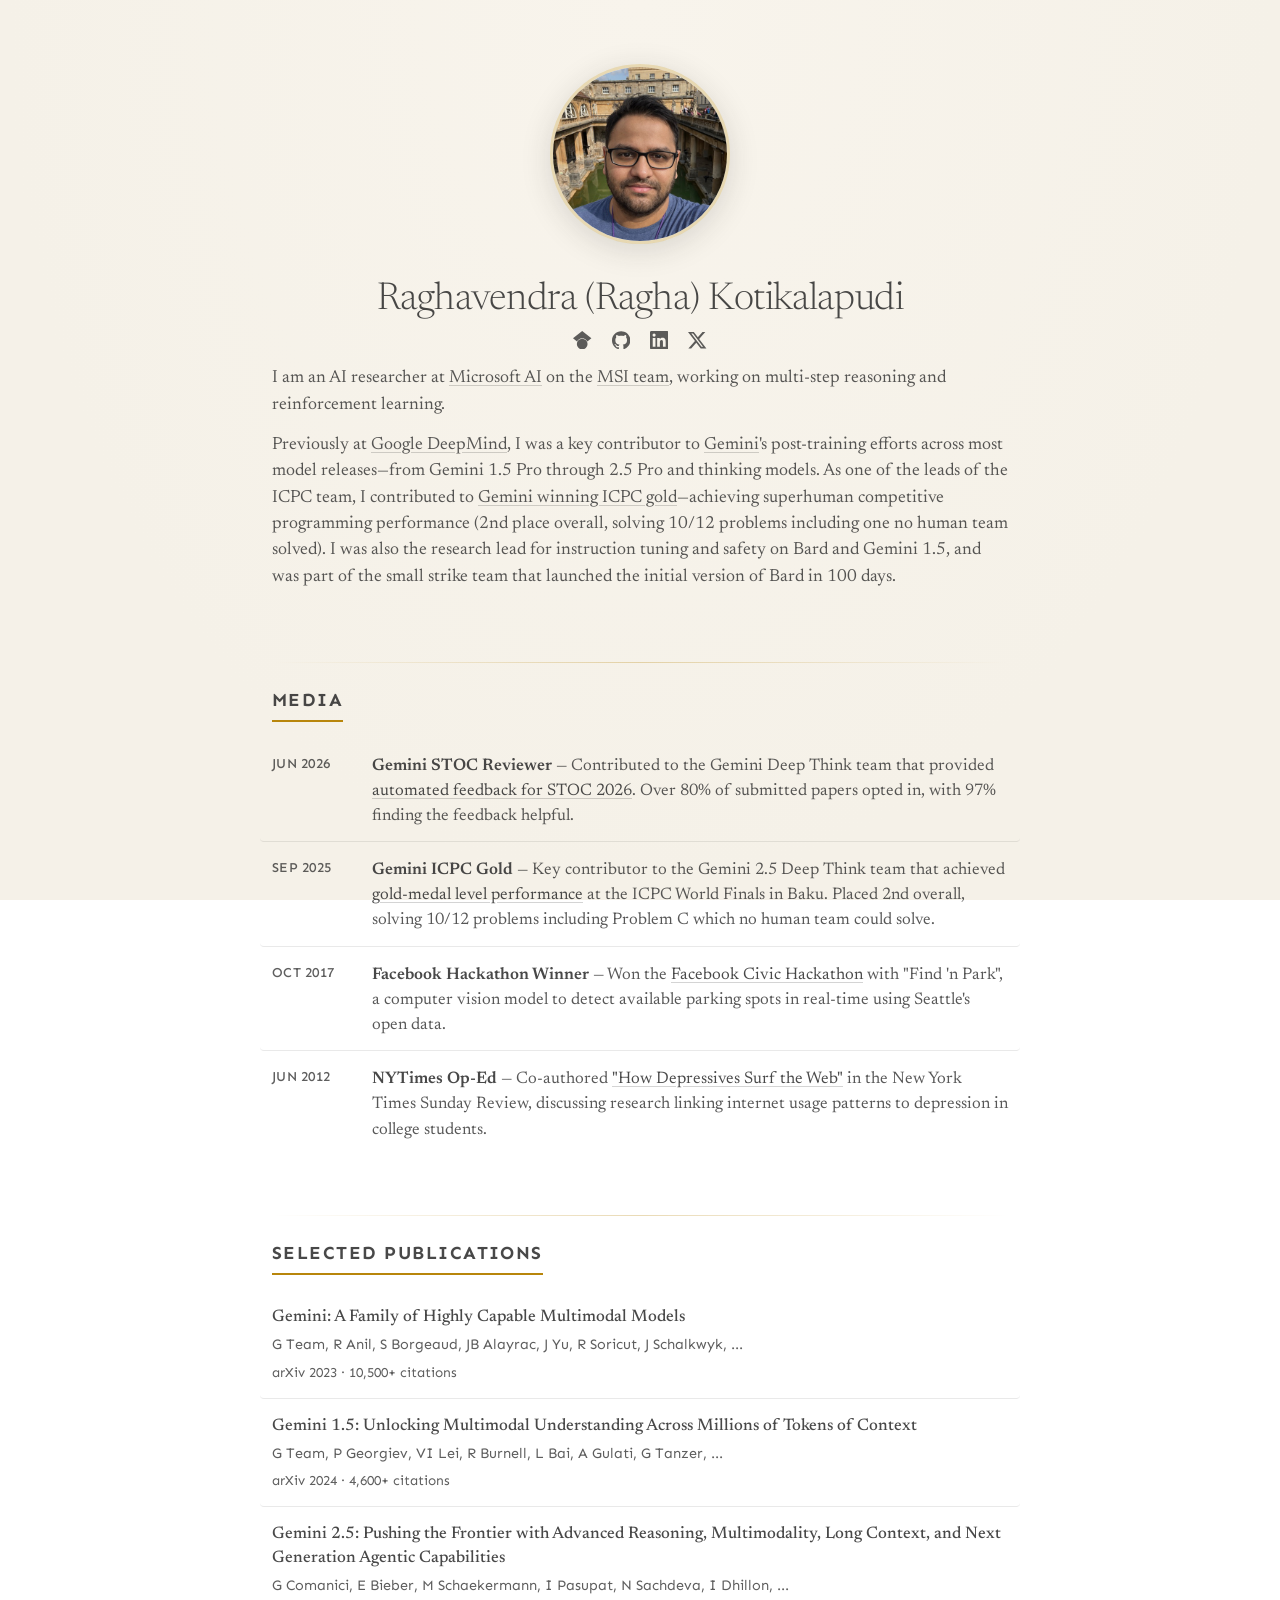
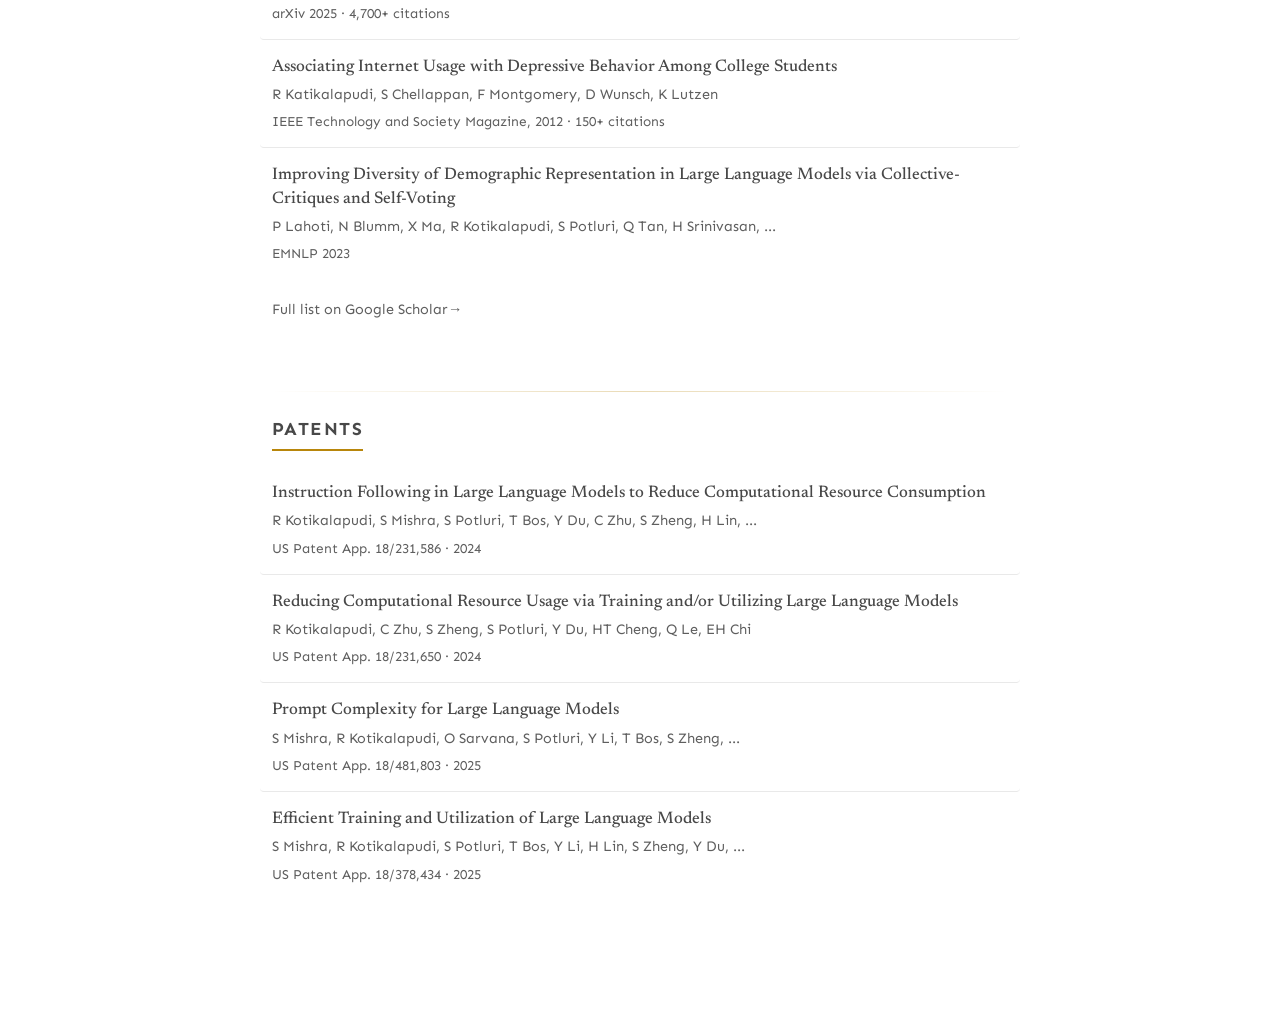
==== index.html @ 88359acc "Update citation counts" ====
<!DOCTYPE html>
<html lang="en">
<head>
    <meta charset="UTF-8">
    <meta name="viewport" content="width=device-width, initial-scale=1.0">
    <title>Raghavendra Kotikalapudi</title>

    <!-- Google Analytics -->
    <script async src="https://www.googletagmanager.com/gtag/js?id=G-M42ZN2GM9Q"></script>
    <script>
        window.dataLayer = window.dataLayer || [];
        function gtag(){dataLayer.push(arguments);}
        gtag('js', new Date());
        gtag('config', 'G-M42ZN2GM9Q');
    </script>
    <meta name="description" content="Researcher at Microsoft AI. Previously at Google DeepMind working on Gemini.">
    <link rel="canonical" href="https://raghakot.com/">
    <meta name="theme-color" content="#f5f1e8">

    <!-- Open Graph / Social -->
    <meta property="og:title" content="Raghavendra Kotikalapudi">
    <meta property="og:description" content="Researcher at Microsoft AI. Previously at Google DeepMind working on Gemini.">
    <meta property="og:type" content="website">
    <meta property="og:url" content="https://raghakot.com/">
    <meta property="og:image" content="https://raghakot.com/profile.jpg">

    <!-- Twitter Card -->
    <meta name="twitter:card" content="summary">
    <meta name="twitter:title" content="Raghavendra Kotikalapudi">
    <meta name="twitter:description" content="Researcher at Microsoft AI. Previously at Google DeepMind working on Gemini.">
    <meta name="twitter:image" content="https://raghakot.com/profile.jpg">

    <link rel="icon" href="data:image/svg+xml,<svg xmlns='http://www.w3.org/2000/svg' viewBox='0 0 64 64'><rect width='64' height='64' rx='14' fill='%23f5f1e8'/><text x='32' y='46' font-family='Georgia,serif' font-size='40' text-anchor='middle' fill='%23b8860b'>R</text></svg>">

    <!-- Fonts -->
    <link rel="preconnect" href="https://fonts.googleapis.com">
    <link rel="preconnect" href="https://fonts.gstatic.com" crossorigin>
    <link rel="stylesheet" href="https://fonts.googleapis.com/css2?family=Newsreader:wght@300;400;500;600&family=Sen:wght@400;500;700&display=swap">
    <link rel="stylesheet" href="styles.css">

    <!-- Structured Data -->
    <script type="application/ld+json">
    {
        "@context": "https://schema.org",
        "@type": "Person",
        "name": "Raghavendra Kotikalapudi",
        "alternateName": "Ragha",
        "url": "https://raghakot.com/",
        "image": "https://raghakot.com/profile.jpg",
        "jobTitle": "AI Researcher",
        "worksFor": {
            "@type": "Organization",
            "name": "Microsoft AI"
        },
        "sameAs": [
            "https://scholar.google.com/citations?user=g2UodAsAAAAJ&hl=en",
            "https://github.com/raghakot",
            "https://www.linkedin.com/in/raghakot/",
            "https://x.com/raghakot"
        ]
    }
    </script>
</head>
<body>
    <div class="container">
        <!-- Header / About -->
        <header class="header">
            <img src="profile.jpg" alt="Raghavendra Kotikalapudi" class="profile-photo" width="180" height="180" fetchpriority="high" decoding="async">
            <div class="header-content">
                <h1>Raghavendra (Ragha) Kotikalapudi</h1>
                <nav class="social-links" aria-label="Profiles">
                    <a href="https://scholar.google.com/citations?user=g2UodAsAAAAJ&hl=en" aria-label="Google Scholar">
                        <svg viewBox="0 0 24 24" fill="currentColor" width="20" height="20"><path d="M5.242 13.769L0 9.5 12 0l12 9.5-5.242 4.269C17.548 11.249 14.978 9.5 12 9.5c-2.977 0-5.548 1.748-6.758 4.269zM12 10a7 7 0 1 0 0 14 7 7 0 0 0 0-14z"/></svg>
                    </a>
                    <a href="https://github.com/raghakot" aria-label="GitHub">
                        <svg viewBox="0 0 24 24" fill="currentColor" width="20" height="20"><path d="M12 .297c-6.63 0-12 5.373-12 12 0 5.303 3.438 9.8 8.205 11.385.6.113.82-.258.82-.577 0-.285-.01-1.04-.015-2.04-3.338.724-4.042-1.61-4.042-1.61C4.422 18.07 3.633 17.7 3.633 17.7c-1.087-.744.084-.729.084-.729 1.205.084 1.838 1.236 1.838 1.236 1.07 1.835 2.809 1.305 3.495.998.108-.776.417-1.305.76-1.605-2.665-.3-5.466-1.332-5.466-5.93 0-1.31.465-2.38 1.235-3.22-.135-.303-.54-1.523.105-3.176 0 0 1.005-.322 3.3 1.23.96-.267 1.98-.399 3-.405 1.02.006 2.04.138 3 .405 2.28-1.552 3.285-1.23 3.285-1.23.645 1.653.24 2.873.12 3.176.765.84 1.23 1.91 1.23 3.22 0 4.61-2.805 5.625-5.475 5.92.42.36.81 1.096.81 2.22 0 1.606-.015 2.896-.015 3.286 0 .315.21.69.825.57C20.565 22.092 24 17.592 24 12.297c0-6.627-5.373-12-12-12"/></svg>
                    </a>
                    <a href="https://www.linkedin.com/in/raghakot/" aria-label="LinkedIn">
                        <svg viewBox="0 0 24 24" fill="currentColor" width="20" height="20"><path d="M20.447 20.452h-3.554v-5.569c0-1.328-.027-3.037-1.852-3.037-1.853 0-2.136 1.445-2.136 2.939v5.667H9.351V9h3.414v1.561h.046c.477-.9 1.637-1.85 3.37-1.85 3.601 0 4.267 2.37 4.267 5.455v6.286zM5.337 7.433a2.062 2.062 0 01-2.063-2.065 2.064 2.064 0 112.063 2.065zm1.782 13.019H3.555V9h3.564v11.452zM22.225 0H1.771C.792 0 0 .774 0 1.729v20.542C0 23.227.792 24 1.771 24h20.451C23.2 24 24 23.227 24 22.271V1.729C24 .774 23.2 0 22.222 0h.003z"/></svg>
                    </a>
                    <a href="https://x.com/raghakot" aria-label="X (Twitter)">
                        <svg viewBox="0 0 24 24" fill="currentColor" width="20" height="20"><path d="M18.901 1.153h3.68l-8.04 9.19L24 22.846h-7.406l-5.8-7.584-6.638 7.584H.474l8.6-9.83L0 1.154h7.594l5.243 6.932zM17.61 20.644h2.039L6.486 3.24H4.298z"/></svg>
                    </a>

                </nav>
                <div class="bio">
                    <p>
                        I am an AI researcher at <a href="https://microsoft.ai/">Microsoft AI</a> on the <a href="https://microsoft.ai/superintelligence/">MSI team</a>, working on multi-step reasoning and reinforcement learning.
                    </p>
                    <p>
                        Previously at <a href="https://deepmind.google/">Google DeepMind</a>, I was a key contributor to <a href="https://deepmind.google/technologies/gemini/">Gemini</a>'s post-training efforts across most model releases—from Gemini 1.5 Pro through 2.5 Pro and thinking models. As one of the leads of the ICPC team, I contributed to <a href="https://deepmind.google/discover/blog/gemini-achieves-gold-level-performance-at-the-international-collegiate-programming-contest-world-finals/">Gemini winning ICPC gold</a>—achieving superhuman competitive programming performance (2nd place overall, solving 10/12 problems including one no human team solved). I was also the research lead for instruction tuning and safety on Bard and Gemini 1.5, and was part of the small strike team that launched the initial version of Bard in 100 days.
                    </p>
                </div>
            </div>
        </header>

        <main>
            <!-- Media / Highlights -->
            <section class="section">
                <h2>Media</h2>
                <ul class="news-list">
                    <li>
                        <span class="news-date">Jun 2026</span>
                        <span class="news-content">
                            <strong>Gemini STOC Reviewer</strong> — Contributed to the Gemini Deep Think team that provided
                            <a href="https://research.google/blog/gemini-provides-automated-feedback-for-theoretical-computer-scientists-at-stoc-2026/">automated feedback for STOC 2026</a>.
                            Over 80% of submitted papers opted in, with 97% finding the feedback helpful.
                        </span>
                    </li>
                    <li>
                        <span class="news-date">Sep 2025</span>
                        <span class="news-content">
                            <strong>Gemini ICPC Gold</strong> — Key contributor to the Gemini 2.5 Deep Think team that achieved
                            <a href="https://deepmind.google/discover/blog/gemini-achieves-gold-level-performance-at-the-international-collegiate-programming-contest-world-finals/">gold-medal level performance</a>
                            at the ICPC World Finals in Baku. Placed 2nd overall, solving 10/12 problems including Problem C which no human team could solve.
                        </span>
                    </li>
                    <li>
                        <span class="news-date">Oct 2017</span>
                        <span class="news-content">
                            <strong>Facebook Hackathon Winner</strong> — Won the
                            <a href="https://www.geekwire.com/2017/facebook-hackathon-engineers-combine-seattle-data-machine-learning-solve-civic-issues/">Facebook Civic Hackathon</a>
                            with "Find 'n Park", a computer vision model to detect available parking spots in real-time using Seattle's open data.
                        </span>
                    </li>
                    <li>
                        <span class="news-date">Jun 2012</span>
                        <span class="news-content">
                            <strong>NYTimes Op-Ed</strong> — Co-authored
                            <a href="https://www.nytimes.com/2012/06/17/opinion/sunday/how-depressed-people-use-the-internet.html">"How Depressives Surf the Web"</a>
                            in the New York Times Sunday Review, discussing research linking internet usage patterns to depression in college students.
                        </span>
                    </li>
                </ul>
            </section>

            <!-- Selected Publications -->
            <section class="section">
                <h2>Selected Publications</h2>
                <ul class="publications-list">
                    <li class="publication">
                        <a href="https://arxiv.org/abs/2312.11805" class="publication-title">Gemini: A Family of Highly Capable Multimodal Models</a>
                        <span class="publication-authors">G Team, R Anil, S Borgeaud, JB Alayrac, J Yu, R Soricut, J Schalkwyk, ...</span>
                        <span class="publication-venue">arXiv 2023</span>
                        <span class="publication-citations">10,500+ citations</span>
                    </li>
                    <li class="publication">
                        <a href="https://arxiv.org/abs/2403.05530" class="publication-title">Gemini 1.5: Unlocking Multimodal Understanding Across Millions of Tokens of Context</a>
                        <span class="publication-authors">G Team, P Georgiev, VI Lei, R Burnell, L Bai, A Gulati, G Tanzer, ...</span>
                        <span class="publication-venue">arXiv 2024</span>
                        <span class="publication-citations">4,600+ citations</span>
                    </li>
                    <li class="publication">
                        <a href="https://arxiv.org/abs/2507.06261" class="publication-title">Gemini 2.5: Pushing the Frontier with Advanced Reasoning, Multimodality, Long Context, and Next Generation Agentic Capabilities</a>
                        <span class="publication-authors">G Comanici, E Bieber, M Schaekermann, I Pasupat, N Sachdeva, I Dhillon, ...</span>
                        <span class="publication-venue">arXiv 2025</span>
                        <span class="publication-citations">4,700+ citations</span>
                    </li>
                    <li class="publication">
                        <a href="https://ieeexplore.ieee.org/document/6387969" class="publication-title">Associating Internet Usage with Depressive Behavior Among College Students</a>
                        <span class="publication-authors">R Katikalapudi, S Chellappan, F Montgomery, D Wunsch, K Lutzen</span>
                        <span class="publication-venue">IEEE Technology and Society Magazine, 2012</span>
                        <span class="publication-citations">150+ citations</span>
                    </li>
                    <li class="publication">
                        <a href="https://arxiv.org/abs/2310.16523" class="publication-title">Improving Diversity of Demographic Representation in Large Language Models via Collective-Critiques and Self-Voting</a>
                        <span class="publication-authors">P Lahoti, N Blumm, X Ma, R Kotikalapudi, S Potluri, Q Tan, H Srinivasan, ...</span>
                        <span class="publication-venue">EMNLP 2023</span>
                    </li>
                </ul>
                <p class="section-more">
                    <a href="https://scholar.google.com/citations?user=g2UodAsAAAAJ&hl=en">Full list on Google Scholar</a>
                </p>
            </section>

            <!-- Patents -->
            <section class="section">
                <h2>Patents</h2>
                <ul class="publications-list">
                    <li class="publication">
                        <a href="https://patents.google.com/patent/US20240394471A1" class="publication-title">Instruction Following in Large Language Models to Reduce Computational Resource Consumption</a>
                        <span class="publication-authors">R Kotikalapudi, S Mishra, S Potluri, T Bos, Y Du, C Zhu, S Zheng, H Lin, ...</span>
                        <span class="publication-venue">US Patent App. 18/231,586 · 2024</span>
                    </li>
                    <li class="publication">
                        <a href="https://patents.google.com/patent/US20240378394A1" class="publication-title">Reducing Computational Resource Usage via Training and/or Utilizing Large Language Models</a>
                        <span class="publication-authors">R Kotikalapudi, C Zhu, S Zheng, S Potluri, Y Du, HT Cheng, Q Le, EH Chi</span>
                        <span class="publication-venue">US Patent App. 18/231,650 · 2024</span>
                    </li>
                    <li class="publication">
                        <a href="https://patents.google.com/patent/US20250086405A1" class="publication-title">Prompt Complexity for Large Language Models</a>
                        <span class="publication-authors">S Mishra, R Kotikalapudi, O Sarvana, S Potluri, Y Li, T Bos, S Zheng, ...</span>
                        <span class="publication-venue">US Patent App. 18/481,803 · 2025</span>
                    </li>
                    <li class="publication">
                        <a href="https://patents.google.com/patent/US20250045534A1" class="publication-title">Efficient Training and Utilization of Large Language Models</a>
                        <span class="publication-authors">S Mishra, R Kotikalapudi, S Potluri, T Bos, Y Li, H Lin, S Zheng, Y Du, ...</span>
                        <span class="publication-venue">US Patent App. 18/378,434 · 2025</span>
                    </li>
                </ul>
            </section>
        </main>
    </div>
</body>
</html>
---- styles.css ----
/* ===================================
   Minimal Academic Page Styles
   Clean, elegant design
   =================================== */

*, *::before, *::after {
    box-sizing: border-box;
    margin: 0;
    padding: 0;
}

:root {
    color-scheme: light;
    --color-text: rgba(40, 40, 40, 0.85);
    --color-text-secondary: rgba(40, 40, 40, 0.78);
    --color-text-muted: rgba(40, 40, 40, 0.75);
    --color-link: rgba(40, 40, 40, 0.85);
    --color-border: rgba(40, 40, 40, 0.1);
    --color-bg: #f5f1e8;
    --color-accent: #b8860b;

    --font-sans: 'Sen', -apple-system, BlinkMacSystemFont, 'Segoe UI', sans-serif;
    --font-serif: 'Newsreader', Georgia, 'Times New Roman', serif;
    --max-width: 800px;
}

html {
    -webkit-text-size-adjust: 100%;
    text-size-adjust: 100%;
}

body {
    font-family: var(--font-serif);
    font-size: 1.25rem;
    font-weight: 400;
    line-height: 1.4;
    color: var(--color-text);
    background: radial-gradient(ellipse at 50% 0%, #f8f4ec 0%, var(--color-bg) 70%);
    background-attachment: fixed;
    -webkit-font-smoothing: antialiased;
    -moz-osx-font-smoothing: grayscale;
}

@keyframes fadeInUp {
    from { opacity: 0; transform: translateY(12px); }
    to { opacity: 1; transform: translateY(0); }
}

.container {
    max-width: var(--max-width);
    margin: 0 auto;
    padding: 4rem 2rem;
}

@media (prefers-reduced-motion: no-preference) {
    .container {
        animation: fadeInUp 0.6s ease-out;
    }
}

a {
    color: var(--color-link);
    text-decoration: underline;
    text-decoration-color: rgba(40, 40, 40, 0.2);
    text-underline-offset: 3px;
    transition: opacity 0.15s ease, text-decoration-color 0.15s ease;
}

a:hover {
    text-decoration-color: rgba(40, 40, 40, 0.5);
}

strong {
    font-weight: 600;
}

::selection {
    background: rgba(184, 134, 11, 0.2);
    color: var(--color-text);
}

:focus-visible {
    outline: 2px solid var(--color-accent);
    outline-offset: 3px;
    border-radius: 2px;
}

h1 {
    text-wrap: balance;
}

p, .news-content {
    text-wrap: pretty;
}

/* ===================================
   Header / About
   =================================== */

.header {
    margin-bottom: 3rem;
    text-align: center;
}

.profile-photo {
    width: 180px;
    height: 180px;
    border-radius: 50%;
    object-fit: cover;
    object-position: center 15%;
    margin-bottom: 1.5rem;
    border: 3px solid rgba(184, 134, 11, 0.25);
    box-shadow: 0 6px 30px rgba(40, 40, 40, 0.15);
}

.header-content {
    text-align: left;
}

.header h1 {
    font-family: var(--font-serif);
    font-size: 2.4rem;
    font-weight: 300;
    color: var(--color-text);
    margin-bottom: 0.5rem;
    letter-spacing: -0.01em;
    line-height: 1.2;
    text-align: center;
}

.social-links {
    display: flex;
    gap: 1.25rem;
    margin-bottom: 1rem;
    justify-content: center;
}

.social-links a {
    color: var(--color-text-muted);
    text-decoration: none;
    transition: color 0.15s ease, transform 0.15s ease;
    display: flex;
    align-items: center;
    /* enlarge tap target without shifting layout */
    padding: 0.5rem;
    margin: -0.5rem;
}

.social-links svg {
    width: 1.15rem;
    height: 1.15rem;
}

.social-links a:hover {
    color: var(--color-text);
    text-decoration: none;
    transform: scale(1.15);
}

.bio {
    font-size: 1.1rem;
    color: var(--color-text-secondary);
    line-height: 1.5;
}

.bio p {
    margin-bottom: 0.85rem;
}

.bio p:last-child {
    margin-bottom: 0;
}

.bio a {
    color: var(--color-text-secondary);
}

.bio a:hover {
    color: var(--color-text);
}

/* ===================================
   Sections
   =================================== */

.section {
    margin-bottom: 3rem;
    padding-top: 1.5rem;
    position: relative;
}

.section::before {
    content: '';
    display: block;
    height: 1px;
    background: linear-gradient(to right, transparent, var(--color-accent), transparent);
    opacity: 0.3;
    margin-bottom: 1.5rem;
}

.section h2 {
    font-family: var(--font-sans);
    font-size: 1.15rem;
    font-weight: 700;
    color: var(--color-text);
    margin-bottom: 1.2rem;
    text-transform: uppercase;
    letter-spacing: 0.08em;
    padding-bottom: 0.4rem;
    border-bottom: 2px solid var(--color-accent);
    display: inline-block;
}

.section-more {
    margin-top: 1.2rem;
    font-family: var(--font-sans);
    font-size: 0.9rem;
}

.section-more a {
    color: var(--color-text-muted);
    text-decoration: none;
}

.section-more a::after {
    content: " \2192";
    display: inline-block;
    transition: transform 0.2s ease;
}

.section-more a:hover {
    color: var(--color-text);
    text-decoration: underline;
    text-decoration-color: rgba(40, 40, 40, 0.5);
}

.section-more a:hover::after {
    transform: translateX(4px);
}

/* ===================================
   News
   =================================== */

.news-list {
    list-style: none;
}

.news-list li {
    display: flex;
    gap: 1.25rem;
    margin-bottom: 0.25rem;
    padding: 0.75rem;
    margin-left: -0.75rem;
    margin-right: -0.75rem;
    border-bottom: 1px solid var(--color-border);
    border-radius: 4px;
    transition: background-color 0.2s ease;
}

.news-list li:hover {
    background-color: rgba(184, 134, 11, 0.06);
}

.news-list li:last-child {
    border-bottom: none;
    padding-bottom: 0;
    margin-bottom: 0;
}

.news-date {
    flex-shrink: 0;
    width: 80px;
    font-family: var(--font-sans);
    font-size: 0.85rem;
    color: var(--color-text-muted);
    font-weight: 500;
    text-transform: uppercase;
    letter-spacing: 0.02em;
}

.news-content {
    font-size: 1.05rem;
    color: var(--color-text-secondary);
    line-height: 1.5;
}

.news-content strong {
    color: var(--color-text);
    font-weight: 600;
}

/* ===================================
   Publications
   =================================== */

.publications-list {
    list-style: none;
}

.publication {
    margin-bottom: 0.25rem;
    padding: 0.75rem;
    margin-left: -0.75rem;
    margin-right: -0.75rem;
    border-bottom: 1px solid var(--color-border);
    border-radius: 4px;
    transition: background-color 0.2s ease;
}

.publication:hover {
    background-color: rgba(184, 134, 11, 0.06);
}

.publication:last-child {
    border-bottom: none;
    margin-bottom: 0;
}

.publication-title {
    display: block;
    font-size: 1.05rem;
    font-weight: 500;
    margin-bottom: 0.3rem;
    line-height: 1.4;
    color: var(--color-text);
    text-decoration: none;
}

a.publication-title:hover {
    text-decoration: underline;
    text-decoration-color: rgba(40, 40, 40, 0.5);
}

.publication-authors {
    display: block;
    font-family: var(--font-sans);
    font-size: 0.9rem;
    color: var(--color-text-muted);
    margin-bottom: 0.2rem;
    line-height: 1.4;
}

.publication-venue {
    display: inline;
    font-family: var(--font-sans);
    font-size: 0.85rem;
    color: var(--color-text-muted);
    font-style: normal;
}

.publication-citations {
    display: inline;
    font-family: var(--font-sans);
    font-size: 0.85rem;
    color: var(--color-text-muted);
}

.publication-citations::before {
    content: " · ";
}

/* ===================================
   Responsive
   =================================== */

@media (max-width: 600px) {
    body {
        font-size: 1.1rem;
    }

    .container {
        padding: 2.5rem 1.5rem;
    }

    .header h1 {
        font-size: 1.8rem;
    }

    .profile-photo {
        width: 140px;
        height: 140px;
    }

    .social-links {
        flex-wrap: wrap;
        justify-content: center;
        gap: 0.75rem 1rem;
    }

    .news-list li {
        flex-direction: column;
        gap: 0.25rem;
    }

    .news-date {
        width: auto;
    }
}

/* ===================================
   Print
   =================================== */

@media print {
    .container {
        max-width: 100%;
        padding: 0;
    }

    body {
        background: white;
    }

    a {
        color: var(--color-text);
        border-bottom: none;
    }

    .section {
        break-inside: avoid;
    }
}
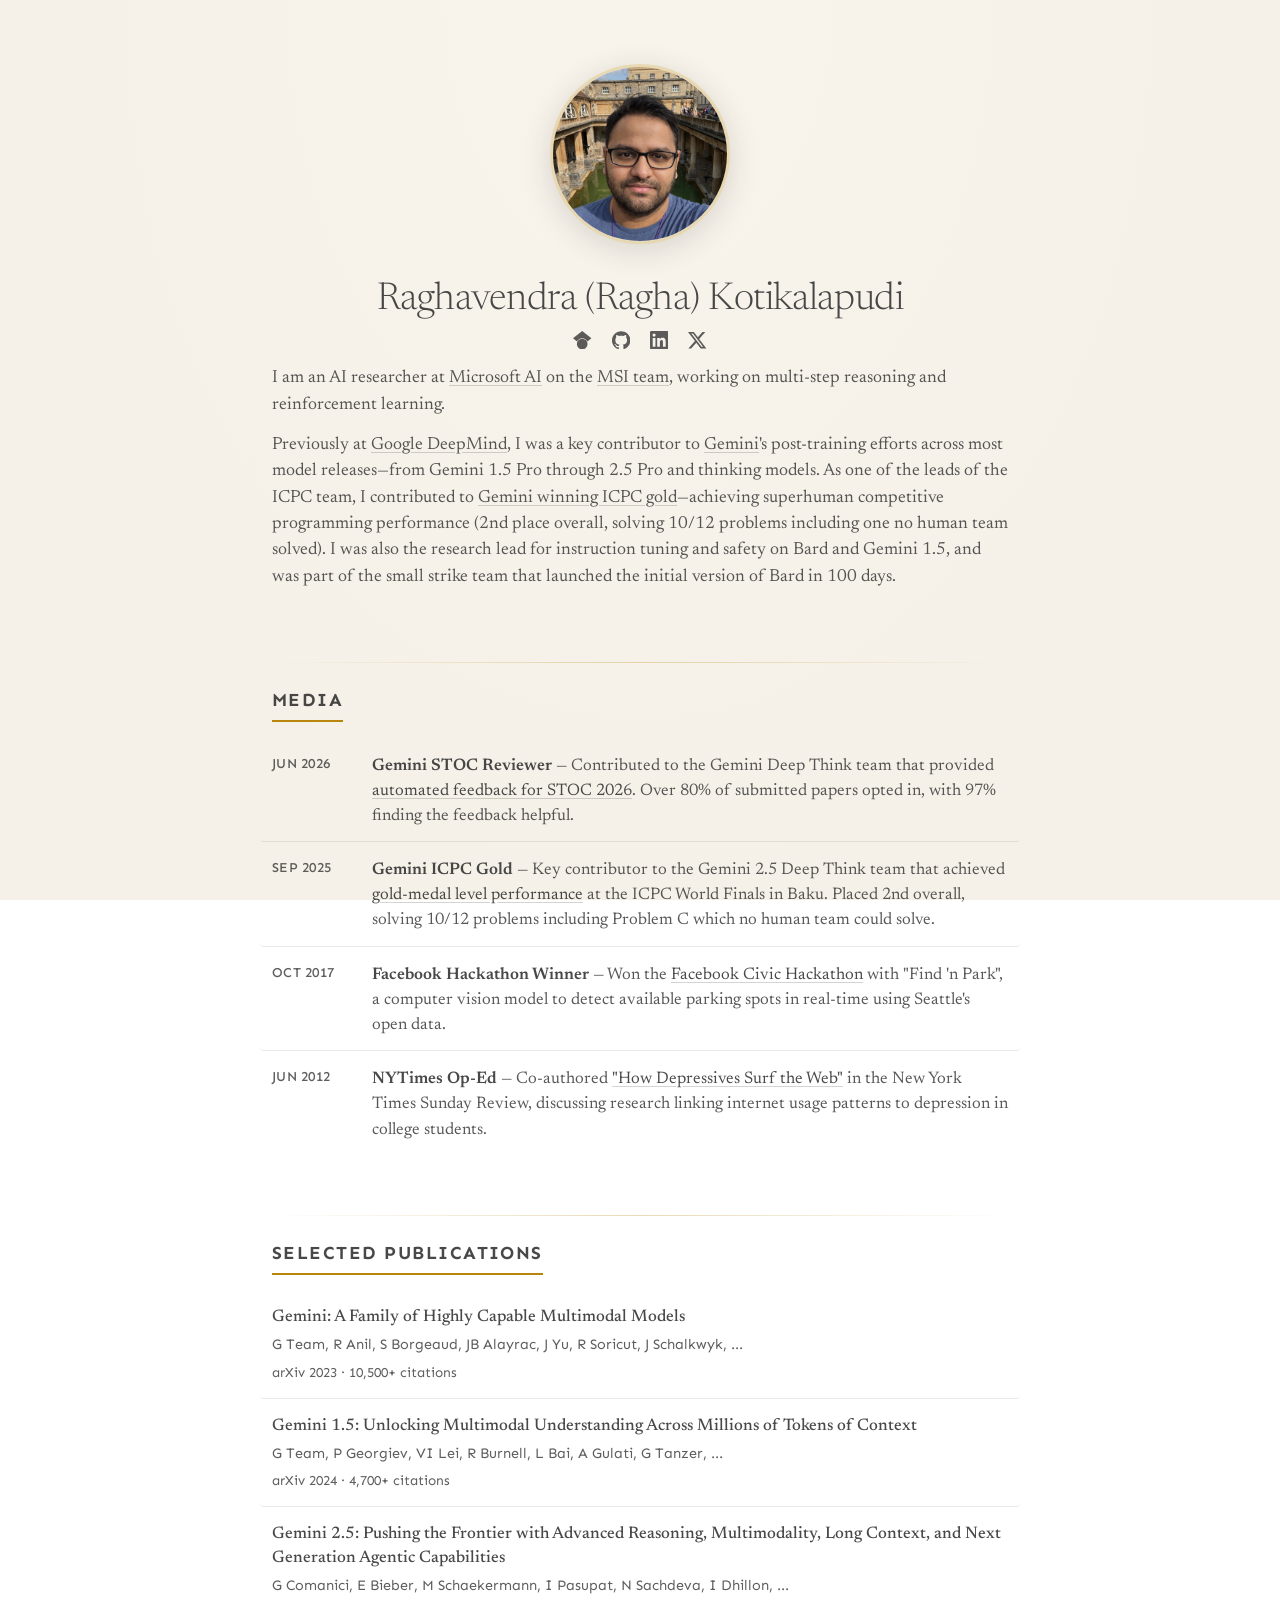
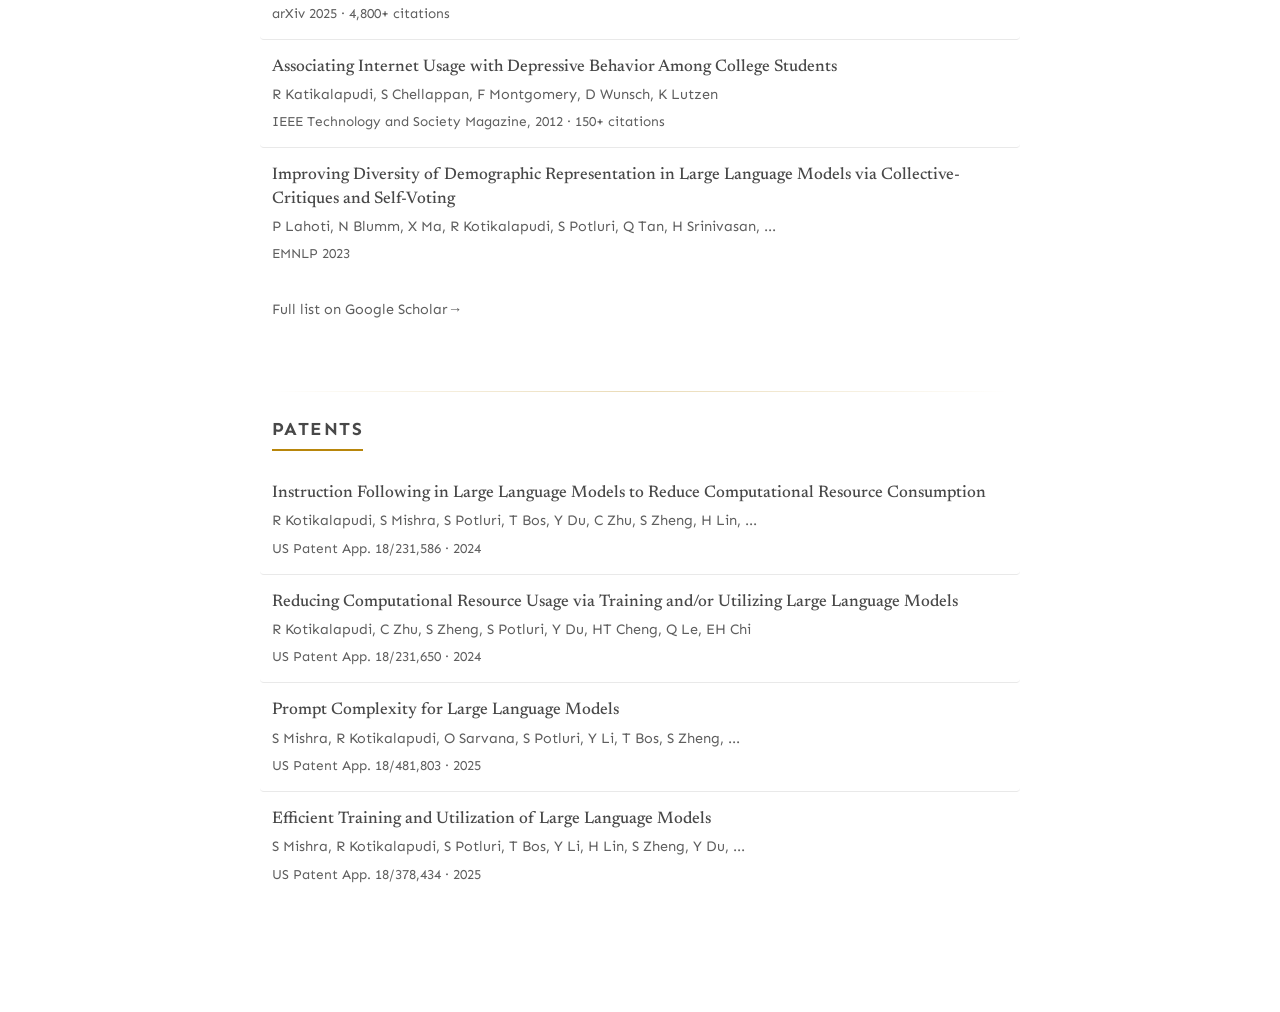
==== commit 262d1cb2: "Update citation counts" ====
--- a/index.html
+++ b/index.html
@@ -148,13 +148,13 @@
                         <a href="https://arxiv.org/abs/2403.05530" class="publication-title">Gemini 1.5: Unlocking Multimodal Understanding Across Millions of Tokens of Context</a>
                         <span class="publication-authors">G Team, P Georgiev, VI Lei, R Burnell, L Bai, A Gulati, G Tanzer, ...</span>
                         <span class="publication-venue">arXiv 2024</span>
-                        <span class="publication-citations">4,600+ citations</span>
+                        <span class="publication-citations">4,700+ citations</span>
                     </li>
                     <li class="publication">
                         <a href="https://arxiv.org/abs/2507.06261" class="publication-title">Gemini 2.5: Pushing the Frontier with Advanced Reasoning, Multimodality, Long Context, and Next Generation Agentic Capabilities</a>
                         <span class="publication-authors">G Comanici, E Bieber, M Schaekermann, I Pasupat, N Sachdeva, I Dhillon, ...</span>
                         <span class="publication-venue">arXiv 2025</span>
-                        <span class="publication-citations">4,700+ citations</span>
+                        <span class="publication-citations">4,800+ citations</span>
                     </li>
                     <li class="publication">
                         <a href="https://ieeexplore.ieee.org/document/6387969" class="publication-title">Associating Internet Usage with Depressive Behavior Among College Students</a>
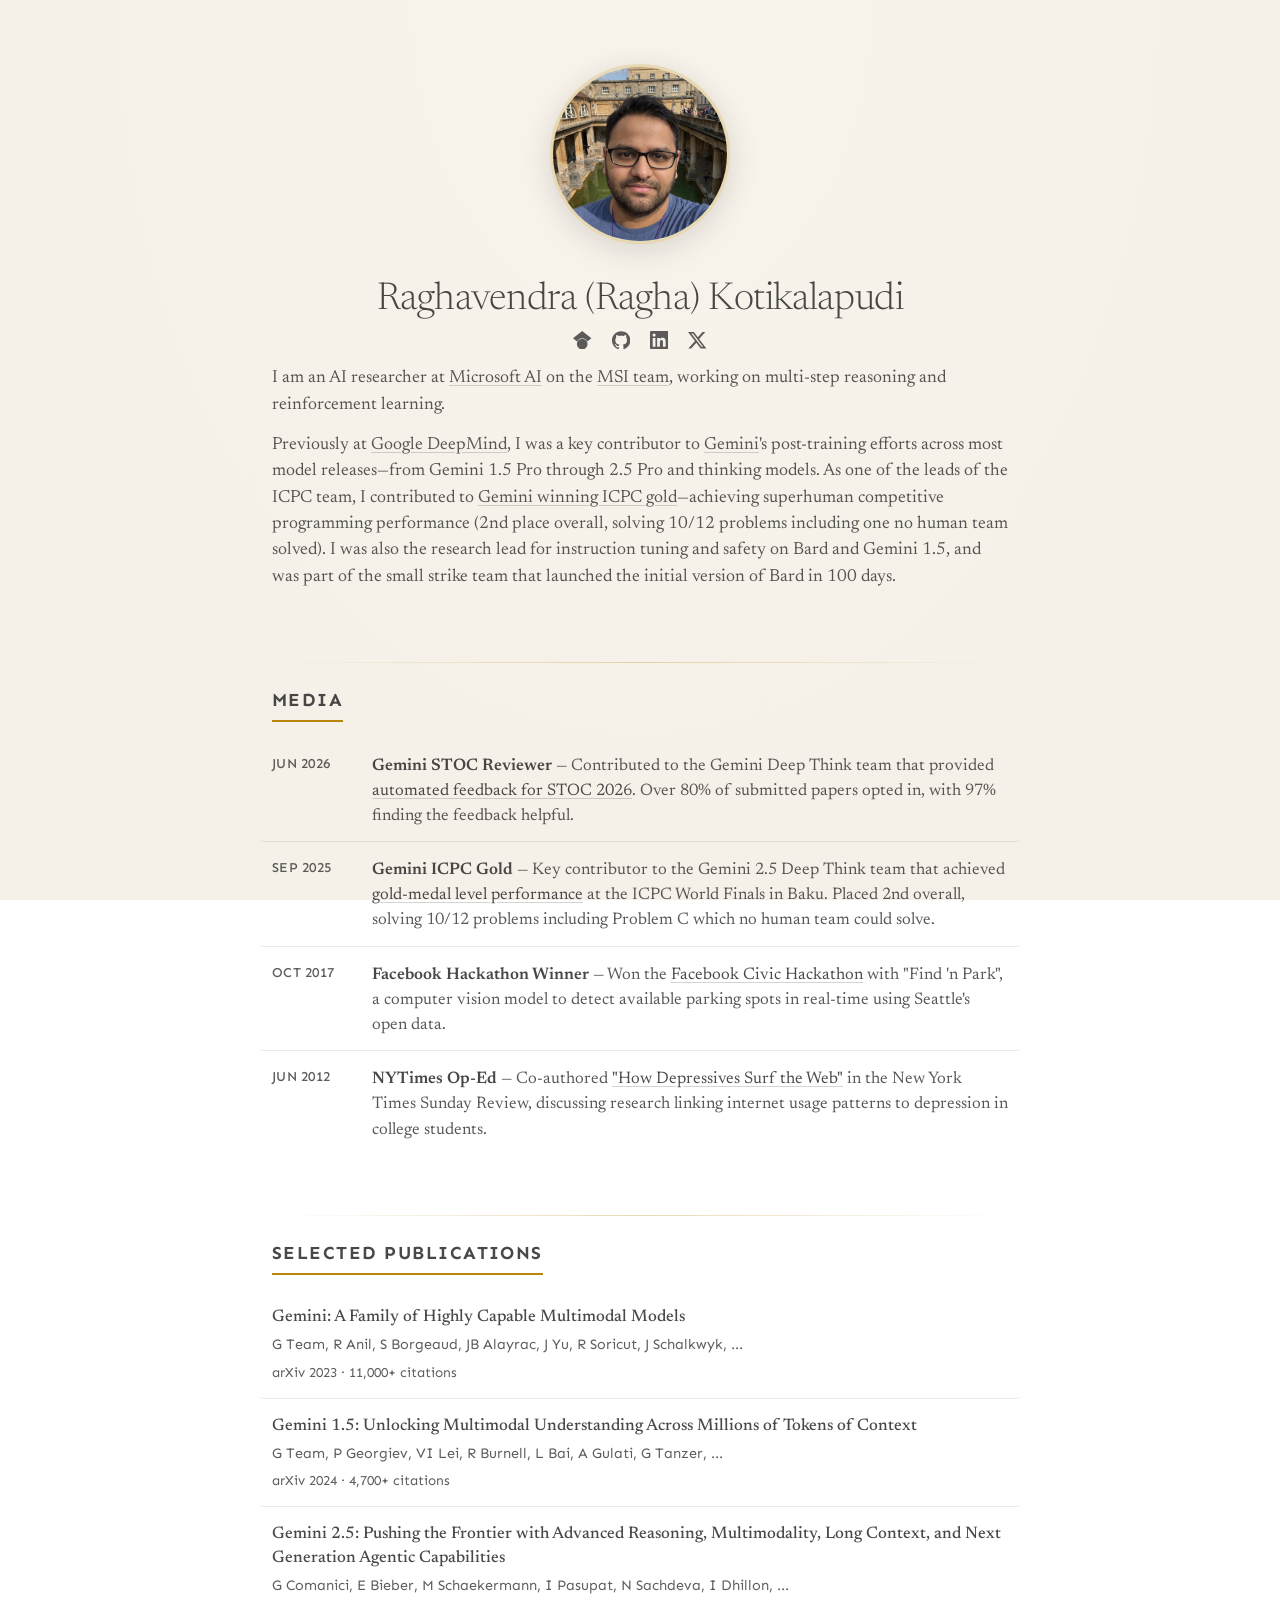
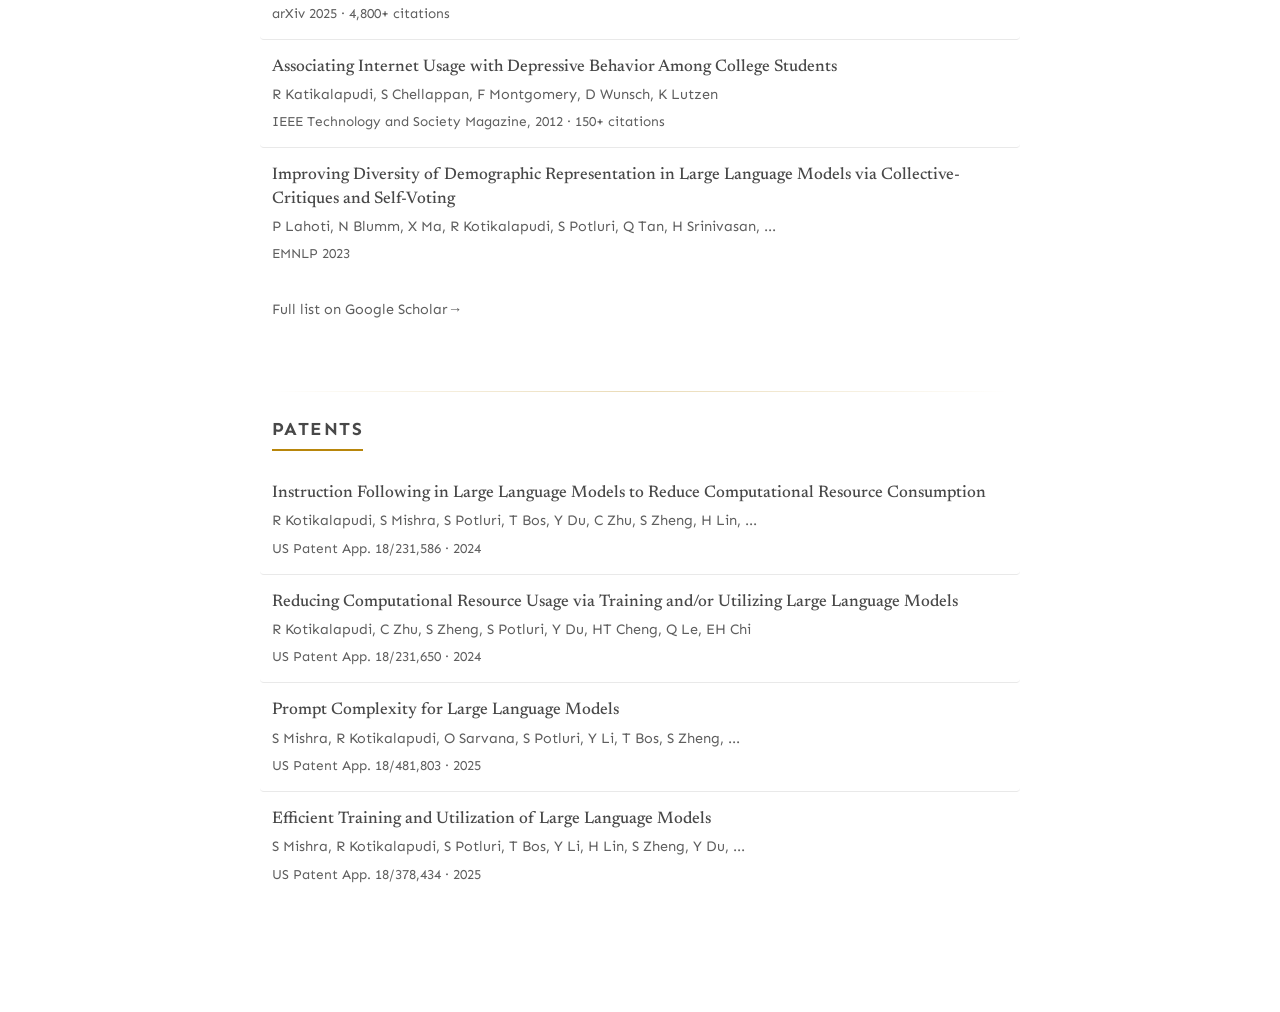
==== commit 54aa9f31: "Update citation counts" ====
--- a/index.html
+++ b/index.html
@@ -142,7 +142,7 @@
                         <a href="https://arxiv.org/abs/2312.11805" class="publication-title">Gemini: A Family of Highly Capable Multimodal Models</a>
                         <span class="publication-authors">G Team, R Anil, S Borgeaud, JB Alayrac, J Yu, R Soricut, J Schalkwyk, ...</span>
                         <span class="publication-venue">arXiv 2023</span>
-                        <span class="publication-citations">10,500+ citations</span>
+                        <span class="publication-citations">11,000+ citations</span>
                     </li>
                     <li class="publication">
                         <a href="https://arxiv.org/abs/2403.05530" class="publication-title">Gemini 1.5: Unlocking Multimodal Understanding Across Millions of Tokens of Context</a>
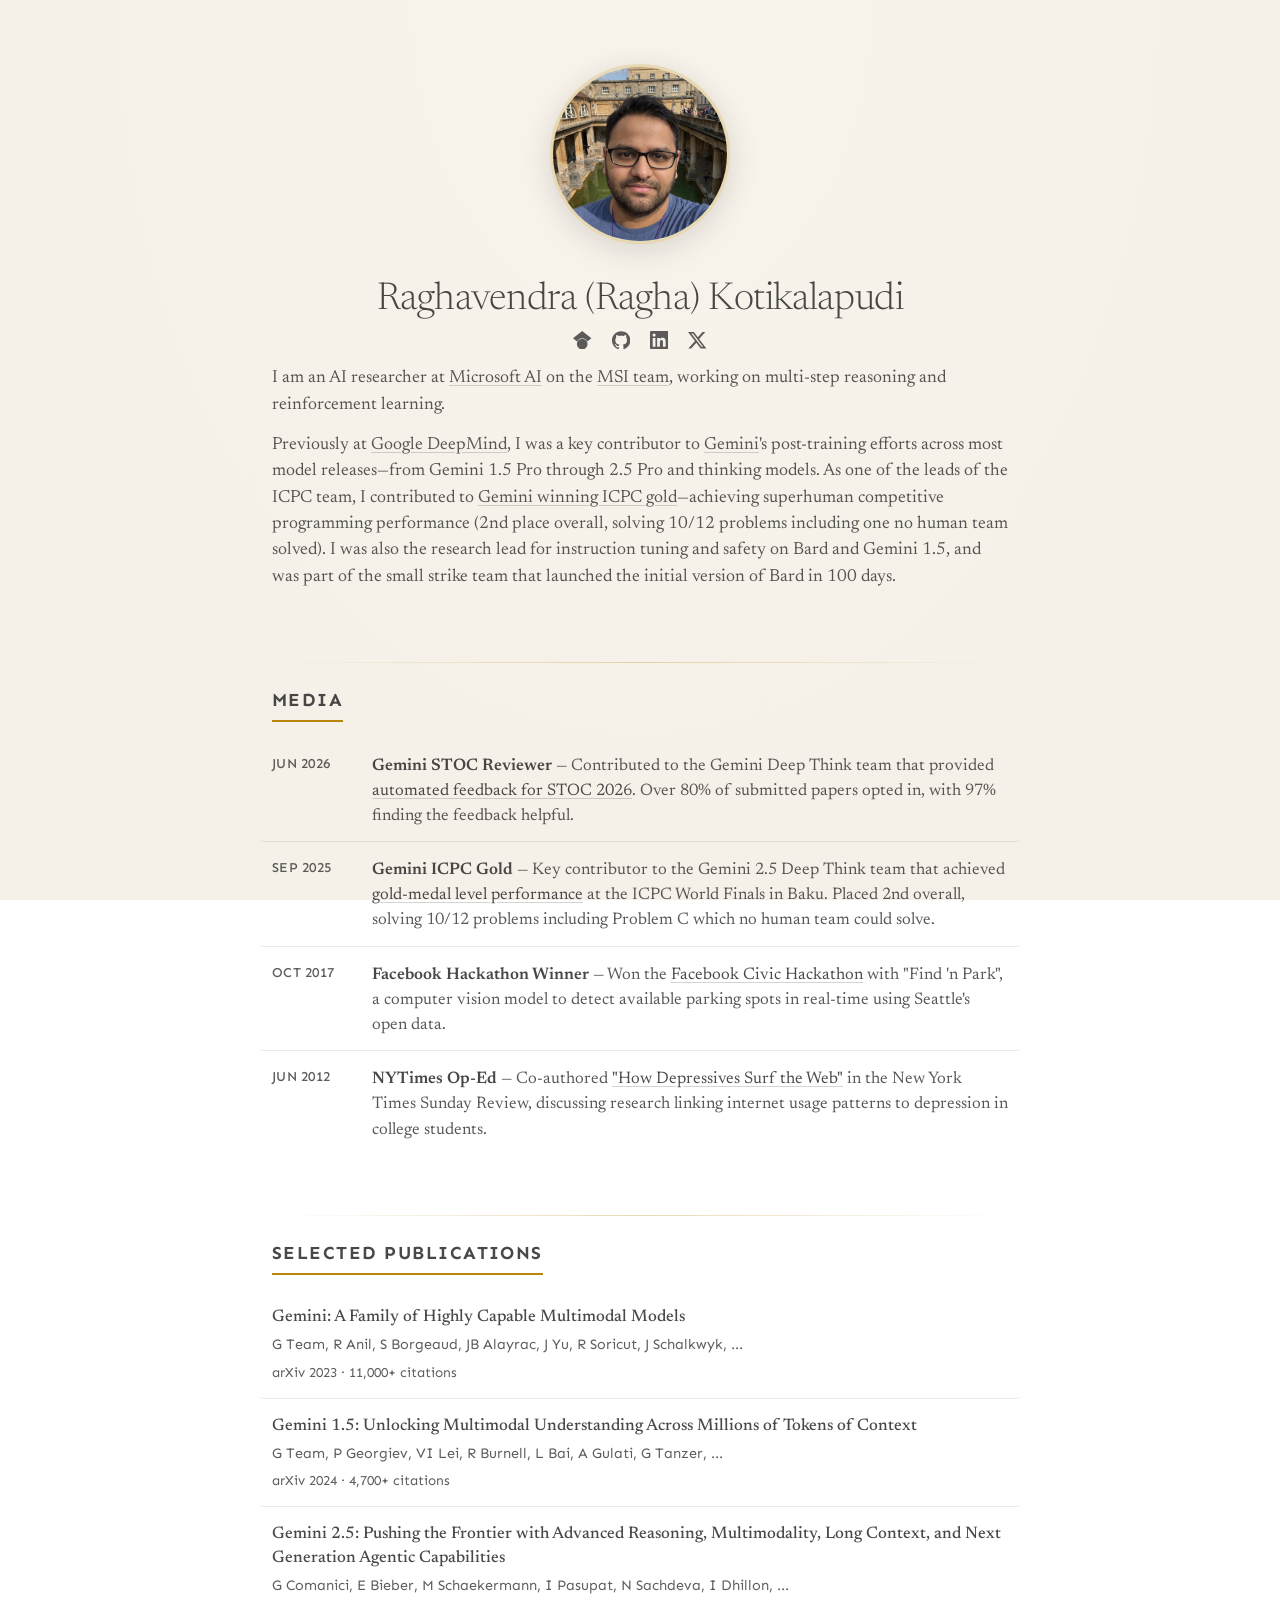
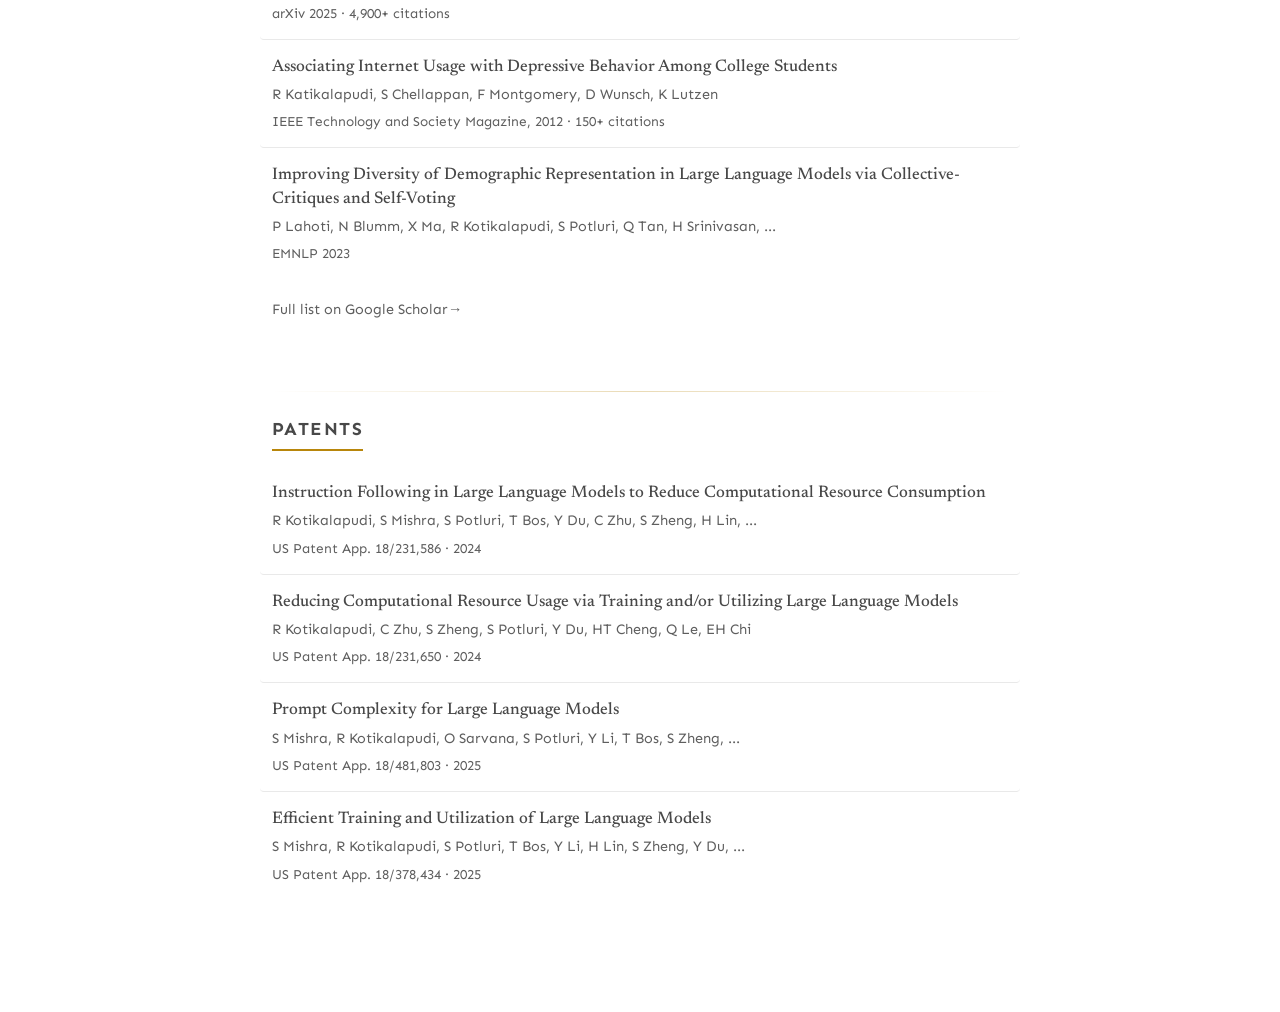
==== commit 798f4c6e: "Update citation counts" ====
--- a/index.html
+++ b/index.html
@@ -154,7 +154,7 @@
                         <a href="https://arxiv.org/abs/2507.06261" class="publication-title">Gemini 2.5: Pushing the Frontier with Advanced Reasoning, Multimodality, Long Context, and Next Generation Agentic Capabilities</a>
                         <span class="publication-authors">G Comanici, E Bieber, M Schaekermann, I Pasupat, N Sachdeva, I Dhillon, ...</span>
                         <span class="publication-venue">arXiv 2025</span>
-                        <span class="publication-citations">4,800+ citations</span>
+                        <span class="publication-citations">4,900+ citations</span>
                     </li>
                     <li class="publication">
                         <a href="https://ieeexplore.ieee.org/document/6387969" class="publication-title">Associating Internet Usage with Depressive Behavior Among College Students</a>
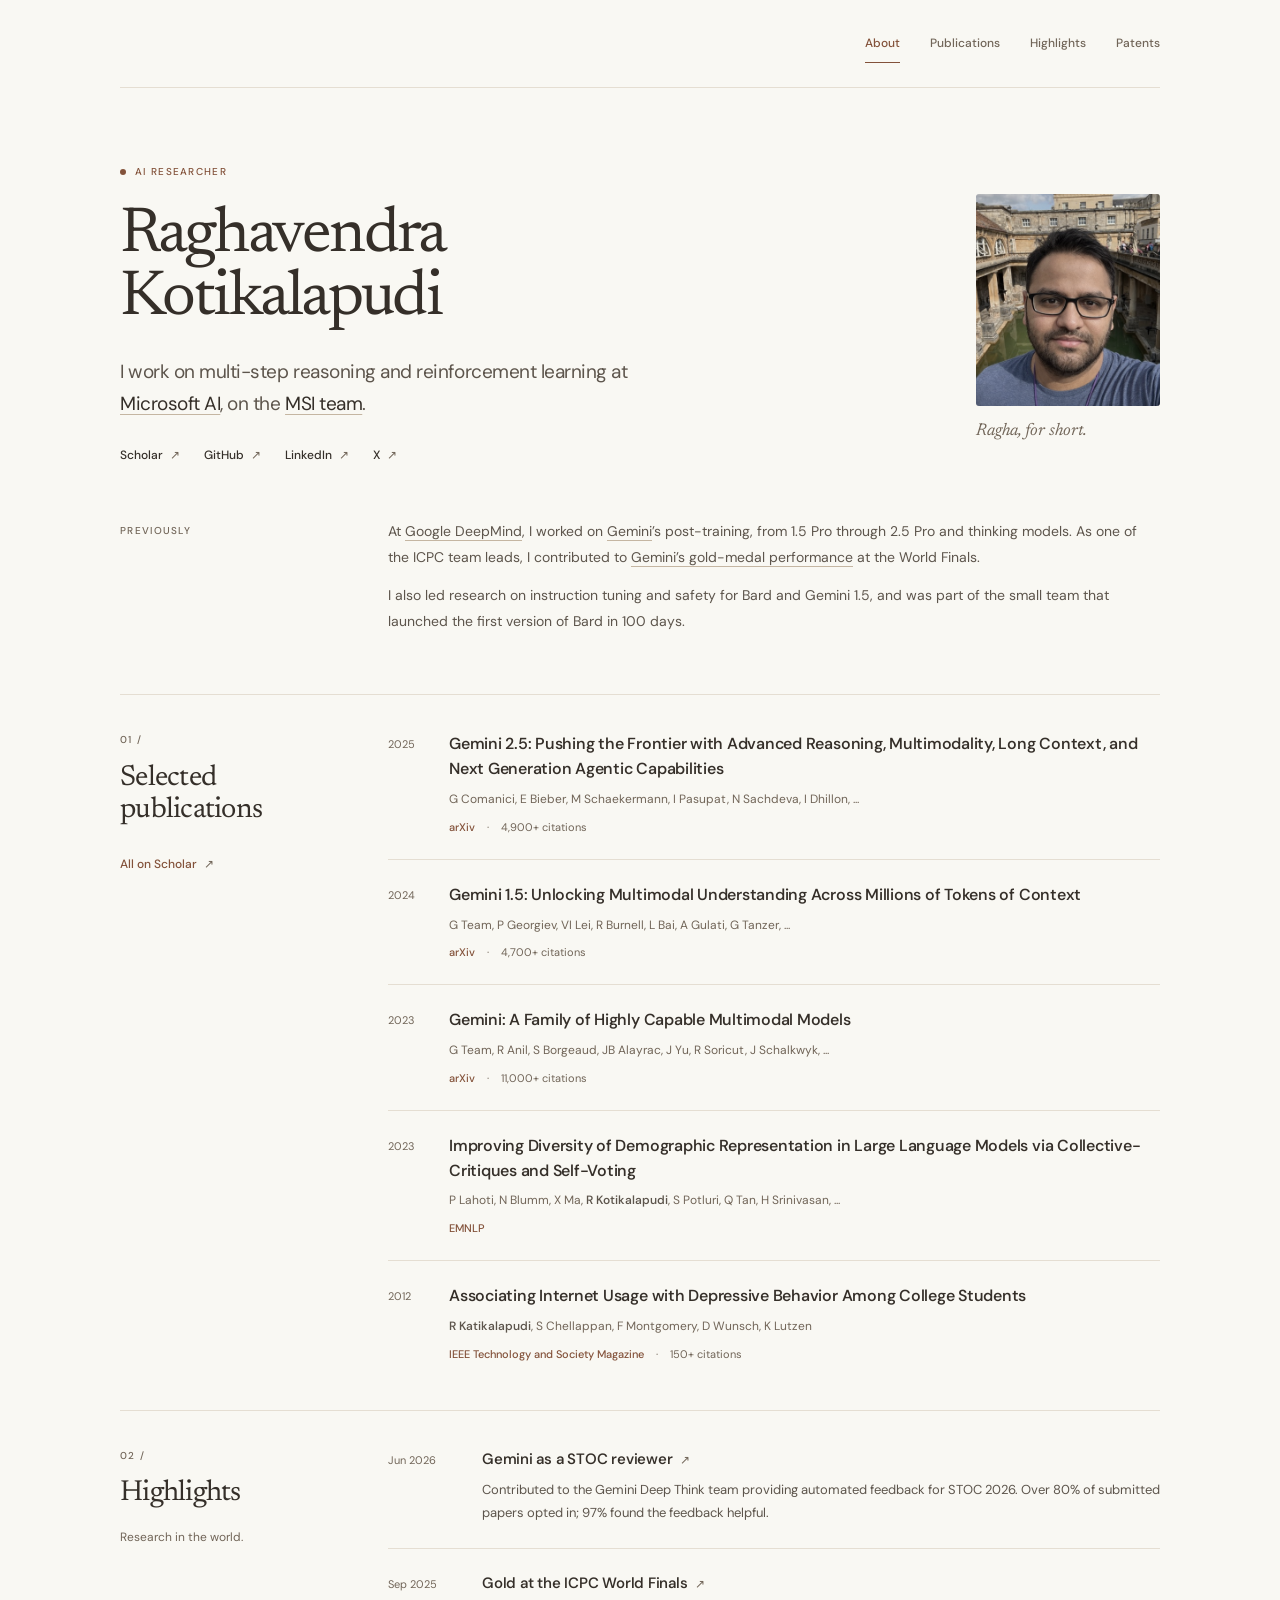
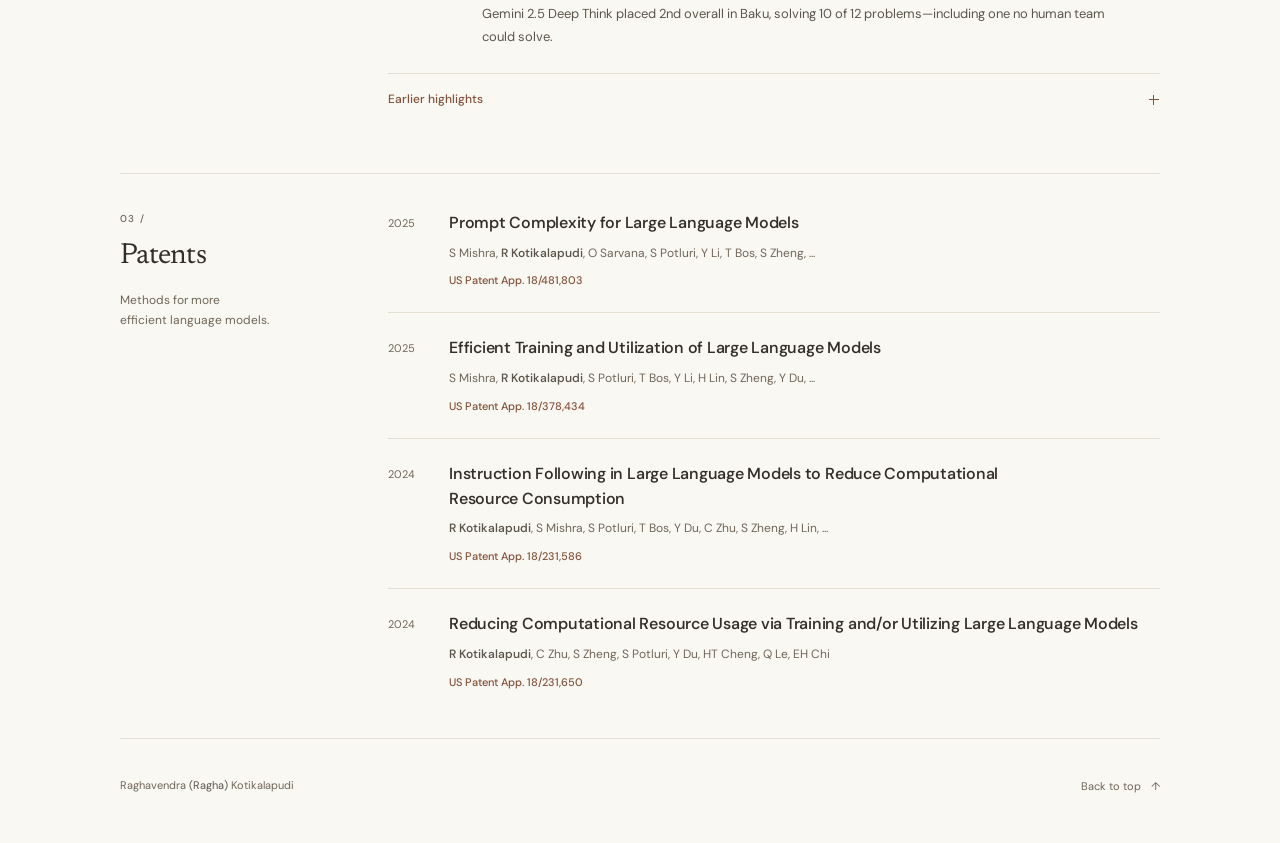
==== commit c413887a: "Redesign academic profile and clean up site code" ====
--- a/index.html
+++ b/index.html
@@ -9,13 +9,15 @@
     <script async src="https://www.googletagmanager.com/gtag/js?id=G-M42ZN2GM9Q"></script>
     <script>
         window.dataLayer = window.dataLayer || [];
-        function gtag(){dataLayer.push(arguments);}
+        function gtag() {
+            window.dataLayer.push(arguments);
+        }
         gtag('js', new Date());
         gtag('config', 'G-M42ZN2GM9Q');
     </script>
     <meta name="description" content="Researcher at Microsoft AI. Previously at Google DeepMind working on Gemini.">
     <link rel="canonical" href="https://raghakot.com/">
-    <meta name="theme-color" content="#f5f1e8">
+    <meta name="theme-color" content="#f9f8f3">
 
     <!-- Open Graph / Social -->
     <meta property="og:title" content="Raghavendra Kotikalapudi">
@@ -30,13 +32,14 @@
     <meta name="twitter:description" content="Researcher at Microsoft AI. Previously at Google DeepMind working on Gemini.">
     <meta name="twitter:image" content="https://raghakot.com/profile.jpg">
 
-    <link rel="icon" href="data:image/svg+xml,<svg xmlns='http://www.w3.org/2000/svg' viewBox='0 0 64 64'><rect width='64' height='64' rx='14' fill='%23f5f1e8'/><text x='32' y='46' font-family='Georgia,serif' font-size='40' text-anchor='middle' fill='%23b8860b'>R</text></svg>">
-
-    <!-- Fonts -->
-    <link rel="preconnect" href="https://fonts.googleapis.com">
-    <link rel="preconnect" href="https://fonts.gstatic.com" crossorigin>
-    <link rel="stylesheet" href="https://fonts.googleapis.com/css2?family=Newsreader:wght@300;400;500;600&family=Sen:wght@400;500;700&display=swap">
+    <link rel="icon" href="favicon.svg" type="image/svg+xml">
+
+    <!-- Serve and preload the main typefaces locally to keep first paint steady. -->
+    <link rel="preload" href="fonts/newsreader-latin.woff2" as="font" type="font/woff2" crossorigin>
+    <link rel="preload" href="fonts/dm-sans-latin.woff2" as="font" type="font/woff2" crossorigin>
     <link rel="stylesheet" href="styles.css">
+
+    <script src="script.js" defer></script>
 
     <!-- Structured Data -->
     <script type="application/ld+json">
@@ -61,145 +64,216 @@
     }
     </script>
 </head>
-<body>
-    <div class="container">
-        <!-- Header / About -->
-        <header class="header">
-            <img src="profile.jpg" alt="Raghavendra Kotikalapudi" class="profile-photo" width="180" height="180" fetchpriority="high" decoding="async">
-            <div class="header-content">
-                <h1>Raghavendra (Ragha) Kotikalapudi</h1>
-                <nav class="social-links" aria-label="Profiles">
-                    <a href="https://scholar.google.com/citations?user=g2UodAsAAAAJ&hl=en" aria-label="Google Scholar">
-                        <svg viewBox="0 0 24 24" fill="currentColor" width="20" height="20"><path d="M5.242 13.769L0 9.5 12 0l12 9.5-5.242 4.269C17.548 11.249 14.978 9.5 12 9.5c-2.977 0-5.548 1.748-6.758 4.269zM12 10a7 7 0 1 0 0 14 7 7 0 0 0 0-14z"/></svg>
-                    </a>
-                    <a href="https://github.com/raghakot" aria-label="GitHub">
-                        <svg viewBox="0 0 24 24" fill="currentColor" width="20" height="20"><path d="M12 .297c-6.63 0-12 5.373-12 12 0 5.303 3.438 9.8 8.205 11.385.6.113.82-.258.82-.577 0-.285-.01-1.04-.015-2.04-3.338.724-4.042-1.61-4.042-1.61C4.422 18.07 3.633 17.7 3.633 17.7c-1.087-.744.084-.729.084-.729 1.205.084 1.838 1.236 1.838 1.236 1.07 1.835 2.809 1.305 3.495.998.108-.776.417-1.305.76-1.605-2.665-.3-5.466-1.332-5.466-5.93 0-1.31.465-2.38 1.235-3.22-.135-.303-.54-1.523.105-3.176 0 0 1.005-.322 3.3 1.23.96-.267 1.98-.399 3-.405 1.02.006 2.04.138 3 .405 2.28-1.552 3.285-1.23 3.285-1.23.645 1.653.24 2.873.12 3.176.765.84 1.23 1.91 1.23 3.22 0 4.61-2.805 5.625-5.475 5.92.42.36.81 1.096.81 2.22 0 1.606-.015 2.896-.015 3.286 0 .315.21.69.825.57C20.565 22.092 24 17.592 24 12.297c0-6.627-5.373-12-12-12"/></svg>
-                    </a>
-                    <a href="https://www.linkedin.com/in/raghakot/" aria-label="LinkedIn">
-                        <svg viewBox="0 0 24 24" fill="currentColor" width="20" height="20"><path d="M20.447 20.452h-3.554v-5.569c0-1.328-.027-3.037-1.852-3.037-1.853 0-2.136 1.445-2.136 2.939v5.667H9.351V9h3.414v1.561h.046c.477-.9 1.637-1.85 3.37-1.85 3.601 0 4.267 2.37 4.267 5.455v6.286zM5.337 7.433a2.062 2.062 0 01-2.063-2.065 2.064 2.064 0 112.063 2.065zm1.782 13.019H3.555V9h3.564v11.452zM22.225 0H1.771C.792 0 0 .774 0 1.729v20.542C0 23.227.792 24 1.771 24h20.451C23.2 24 24 23.227 24 22.271V1.729C24 .774 23.2 0 22.222 0h.003z"/></svg>
-                    </a>
-                    <a href="https://x.com/raghakot" aria-label="X (Twitter)">
-                        <svg viewBox="0 0 24 24" fill="currentColor" width="20" height="20"><path d="M18.901 1.153h3.68l-8.04 9.19L24 22.846h-7.406l-5.8-7.584-6.638 7.584H.474l8.6-9.83L0 1.154h7.594l5.243 6.932zM17.61 20.644h2.039L6.486 3.24H4.298z"/></svg>
-                    </a>
-
-                </nav>
+<body id="top">
+    <a class="skip-link" href="#main">Skip to content</a>
+
+    <header class="site-header">
+        <div class="header-inner">
+            <nav class="page-nav" aria-label="On this page">
+                <a href="#about">About</a>
+                <a href="#publications">Publications</a>
+                <a href="#highlights">Highlights</a>
+                <a href="#patents">Patents</a>
+            </nav>
+        </div>
+    </header>
+
+    <main class="container" id="main">
+        <section class="about" id="about" aria-labelledby="profile-name">
+            <div class="intro">
+                <div class="intro-copy">
+                    <p class="eyebrow">AI researcher</p>
+                    <h1 id="profile-name">Raghavendra<br>Kotikalapudi</h1>
+                    <p class="intro-description">I work on multi-step reasoning and reinforcement learning at <a href="https://microsoft.ai/">Microsoft AI</a>, on the <a href="https://microsoft.ai/superintelligence/">MSI team</a>.</p>
+                    <nav class="profile-links" aria-label="Find me online">
+                        <a href="https://scholar.google.com/citations?user=g2UodAsAAAAJ&amp;hl=en">Scholar <span aria-hidden="true">↗</span></a>
+                        <a href="https://github.com/raghakot">GitHub <span aria-hidden="true">↗</span></a>
+                        <a href="https://www.linkedin.com/in/raghakot/">LinkedIn <span aria-hidden="true">↗</span></a>
+                        <a href="https://x.com/raghakot">X <span class="sr-only"> (Twitter)</span><span aria-hidden="true">↗</span></a>
+                    </nav>
+                </div>
+                <figure class="portrait">
+                    <img src="profile.jpg" alt="Raghavendra Kotikalapudi" class="profile-photo" width="480" height="480" fetchpriority="high" decoding="async">
+                    <figcaption>Ragha, for short.</figcaption>
+                </figure>
+            </div>
+
+            <div class="background-note">
+                <p class="margin-label">Previously</p>
                 <div class="bio">
-                    <p>
-                        I am an AI researcher at <a href="https://microsoft.ai/">Microsoft AI</a> on the <a href="https://microsoft.ai/superintelligence/">MSI team</a>, working on multi-step reasoning and reinforcement learning.
-                    </p>
-                    <p>
-                        Previously at <a href="https://deepmind.google/">Google DeepMind</a>, I was a key contributor to <a href="https://deepmind.google/technologies/gemini/">Gemini</a>'s post-training efforts across most model releases—from Gemini 1.5 Pro through 2.5 Pro and thinking models. As one of the leads of the ICPC team, I contributed to <a href="https://deepmind.google/discover/blog/gemini-achieves-gold-level-performance-at-the-international-collegiate-programming-contest-world-finals/">Gemini winning ICPC gold</a>—achieving superhuman competitive programming performance (2nd place overall, solving 10/12 problems including one no human team solved). I was also the research lead for instruction tuning and safety on Bard and Gemini 1.5, and was part of the small strike team that launched the initial version of Bard in 100 days.
-                    </p>
+                    <p>At <a href="https://deepmind.google/">Google DeepMind</a>, I worked on <a href="https://deepmind.google/technologies/gemini/">Gemini</a>’s post-training, from 1.5 Pro through 2.5 Pro and thinking models. As one of the ICPC team leads, I contributed to <a href="https://deepmind.google/discover/blog/gemini-achieves-gold-level-performance-at-the-international-collegiate-programming-contest-world-finals/">Gemini’s gold-medal performance</a> at the World Finals.</p>
+                    <p>I also led research on instruction tuning and safety for Bard and Gemini 1.5, and was part of the small team that launched the first version of Bard in 100 days.</p>
                 </div>
             </div>
-        </header>
-
-        <main>
-            <!-- Media / Highlights -->
-            <section class="section">
-                <h2>Media</h2>
+        </section>
+
+        <section class="section" id="publications" aria-labelledby="publications-heading">
+            <div class="section-heading">
+                <span class="section-number" aria-hidden="true">01 /</span>
+                <h2 id="publications-heading">Selected <br>publications</h2>
+                <a class="aside-link" href="https://scholar.google.com/citations?user=g2UodAsAAAAJ&amp;hl=en">All on Scholar <span aria-hidden="true">↗</span></a>
+            </div>
+            <div class="section-content">
+                <ul class="publications-list" aria-label="Selected publications, newest first">
+                    <li class="publication">
+                        <span class="publication-year">2025</span>
+                        <div>
+                            <a href="https://arxiv.org/abs/2507.06261" class="publication-title">Gemini 2.5: Pushing the Frontier with Advanced Reasoning, Multimodality, Long Context, and Next Generation Agentic Capabilities</a>
+                            <span class="publication-authors">G Comanici, E Bieber, M Schaekermann, I Pasupat, N Sachdeva, I Dhillon, ...</span>
+                            <div class="publication-meta">
+                                <span class="publication-venue">arXiv</span>
+                                <span class="publication-citations">4,900+ citations</span>
+                            </div>
+                        </div>
+                    </li>
+                    <li class="publication">
+                        <span class="publication-year">2024</span>
+                        <div>
+                            <a href="https://arxiv.org/abs/2403.05530" class="publication-title">Gemini 1.5: Unlocking Multimodal Understanding Across Millions of Tokens of Context</a>
+                            <span class="publication-authors">G Team, P Georgiev, VI Lei, R Burnell, L Bai, A Gulati, G Tanzer, ...</span>
+                            <div class="publication-meta">
+                                <span class="publication-venue">arXiv</span>
+                                <span class="publication-citations">4,700+ citations</span>
+                            </div>
+                        </div>
+                    </li>
+                    <li class="publication">
+                        <span class="publication-year">2023</span>
+                        <div>
+                            <a href="https://arxiv.org/abs/2312.11805" class="publication-title">Gemini: A Family of Highly Capable Multimodal Models</a>
+                            <span class="publication-authors">G Team, R Anil, S Borgeaud, JB Alayrac, J Yu, R Soricut, J Schalkwyk, ...</span>
+                            <div class="publication-meta">
+                                <span class="publication-venue">arXiv</span>
+                                <span class="publication-citations">11,000+ citations</span>
+                            </div>
+                        </div>
+                    </li>
+                    <li class="publication">
+                        <span class="publication-year">2023</span>
+                        <div>
+                            <a href="https://arxiv.org/abs/2310.16523" class="publication-title">Improving Diversity of Demographic Representation in Large Language Models via Collective-Critiques and Self-Voting</a>
+                            <span class="publication-authors">P Lahoti, N Blumm, X Ma, <strong>R Kotikalapudi</strong>, S Potluri, Q Tan, H Srinivasan, ...</span>
+                            <div class="publication-meta">
+                                <span class="publication-venue">EMNLP</span>
+                            </div>
+                        </div>
+                    </li>
+                    <li class="publication">
+                        <span class="publication-year">2012</span>
+                        <div>
+                            <a href="https://ieeexplore.ieee.org/document/6387969" class="publication-title">Associating Internet Usage with Depressive Behavior Among College Students</a>
+                            <span class="publication-authors"><strong>R Katikalapudi</strong>, S Chellappan, F Montgomery, D Wunsch, K Lutzen</span>
+                            <div class="publication-meta">
+                                <span class="publication-venue">IEEE Technology and Society Magazine</span>
+                                <span class="publication-citations">150+ citations</span>
+                            </div>
+                        </div>
+                    </li>
+                </ul>
+            </div>
+        </section>
+
+        <section class="section" id="highlights" aria-labelledby="highlights-heading">
+            <div class="section-heading">
+                <span class="section-number" aria-hidden="true">02 /</span>
+                <h2 id="highlights-heading">Highlights</h2>
+                <p class="section-note">Research in the world.</p>
+            </div>
+            <div class="section-content">
                 <ul class="news-list">
                     <li>
-                        <span class="news-date">Jun 2026</span>
-                        <span class="news-content">
-                            <strong>Gemini STOC Reviewer</strong> — Contributed to the Gemini Deep Think team that provided
-                            <a href="https://research.google/blog/gemini-provides-automated-feedback-for-theoretical-computer-scientists-at-stoc-2026/">automated feedback for STOC 2026</a>.
-                            Over 80% of submitted papers opted in, with 97% finding the feedback helpful.
-                        </span>
+                        <time class="news-date" datetime="2026-06">Jun 2026</time>
+                        <div class="news-content">
+                            <h3><a href="https://research.google/blog/gemini-provides-automated-feedback-for-theoretical-computer-scientists-at-stoc-2026/">Gemini as a STOC reviewer <span aria-hidden="true">↗</span></a></h3>
+                            <p>Contributed to the Gemini Deep Think team providing automated feedback for STOC 2026. Over 80% of submitted papers opted in; 97% found the feedback helpful.</p>
+                        </div>
                     </li>
                     <li>
-                        <span class="news-date">Sep 2025</span>
-                        <span class="news-content">
-                            <strong>Gemini ICPC Gold</strong> — Key contributor to the Gemini 2.5 Deep Think team that achieved
-                            <a href="https://deepmind.google/discover/blog/gemini-achieves-gold-level-performance-at-the-international-collegiate-programming-contest-world-finals/">gold-medal level performance</a>
-                            at the ICPC World Finals in Baku. Placed 2nd overall, solving 10/12 problems including Problem C which no human team could solve.
-                        </span>
-                    </li>
-                    <li>
-                        <span class="news-date">Oct 2017</span>
-                        <span class="news-content">
-                            <strong>Facebook Hackathon Winner</strong> — Won the
-                            <a href="https://www.geekwire.com/2017/facebook-hackathon-engineers-combine-seattle-data-machine-learning-solve-civic-issues/">Facebook Civic Hackathon</a>
-                            with "Find 'n Park", a computer vision model to detect available parking spots in real-time using Seattle's open data.
-                        </span>
-                    </li>
-                    <li>
-                        <span class="news-date">Jun 2012</span>
-                        <span class="news-content">
-                            <strong>NYTimes Op-Ed</strong> — Co-authored
-                            <a href="https://www.nytimes.com/2012/06/17/opinion/sunday/how-depressed-people-use-the-internet.html">"How Depressives Surf the Web"</a>
-                            in the New York Times Sunday Review, discussing research linking internet usage patterns to depression in college students.
-                        </span>
+                        <time class="news-date" datetime="2025-09">Sep 2025</time>
+                        <div class="news-content">
+                            <h3><a href="https://deepmind.google/discover/blog/gemini-achieves-gold-level-performance-at-the-international-collegiate-programming-contest-world-finals/">Gold at the ICPC World Finals <span aria-hidden="true">↗</span></a></h3>
+                            <p>Gemini 2.5 Deep Think placed 2nd overall in Baku, solving 10 of 12 problems—including one no human team could solve.</p>
+                        </div>
                     </li>
                 </ul>
-            </section>
-
-            <!-- Selected Publications -->
-            <section class="section">
-                <h2>Selected Publications</h2>
-                <ul class="publications-list">
-                    <li class="publication">
-                        <a href="https://arxiv.org/abs/2312.11805" class="publication-title">Gemini: A Family of Highly Capable Multimodal Models</a>
-                        <span class="publication-authors">G Team, R Anil, S Borgeaud, JB Alayrac, J Yu, R Soricut, J Schalkwyk, ...</span>
-                        <span class="publication-venue">arXiv 2023</span>
-                        <span class="publication-citations">11,000+ citations</span>
-                    </li>
-                    <li class="publication">
-                        <a href="https://arxiv.org/abs/2403.05530" class="publication-title">Gemini 1.5: Unlocking Multimodal Understanding Across Millions of Tokens of Context</a>
-                        <span class="publication-authors">G Team, P Georgiev, VI Lei, R Burnell, L Bai, A Gulati, G Tanzer, ...</span>
-                        <span class="publication-venue">arXiv 2024</span>
-                        <span class="publication-citations">4,700+ citations</span>
-                    </li>
-                    <li class="publication">
-                        <a href="https://arxiv.org/abs/2507.06261" class="publication-title">Gemini 2.5: Pushing the Frontier with Advanced Reasoning, Multimodality, Long Context, and Next Generation Agentic Capabilities</a>
-                        <span class="publication-authors">G Comanici, E Bieber, M Schaekermann, I Pasupat, N Sachdeva, I Dhillon, ...</span>
-                        <span class="publication-venue">arXiv 2025</span>
-                        <span class="publication-citations">4,900+ citations</span>
-                    </li>
-                    <li class="publication">
-                        <a href="https://ieeexplore.ieee.org/document/6387969" class="publication-title">Associating Internet Usage with Depressive Behavior Among College Students</a>
-                        <span class="publication-authors">R Katikalapudi, S Chellappan, F Montgomery, D Wunsch, K Lutzen</span>
-                        <span class="publication-venue">IEEE Technology and Society Magazine, 2012</span>
-                        <span class="publication-citations">150+ citations</span>
-                    </li>
-                    <li class="publication">
-                        <a href="https://arxiv.org/abs/2310.16523" class="publication-title">Improving Diversity of Demographic Representation in Large Language Models via Collective-Critiques and Self-Voting</a>
-                        <span class="publication-authors">P Lahoti, N Blumm, X Ma, R Kotikalapudi, S Potluri, Q Tan, H Srinivasan, ...</span>
-                        <span class="publication-venue">EMNLP 2023</span>
+                <details class="earlier-highlights">
+                    <summary><span>Earlier highlights</span><span class="details-symbol" aria-hidden="true"></span></summary>
+                    <ul class="news-list">
+                        <li>
+                            <time class="news-date" datetime="2017-10">Oct 2017</time>
+                            <div class="news-content">
+                                <h3><a href="https://www.geekwire.com/2017/facebook-hackathon-engineers-combine-seattle-data-machine-learning-solve-civic-issues/">Facebook Civic Hackathon winner <span aria-hidden="true">↗</span></a></h3>
+                                <p>Won with “Find ’n Park”, a computer vision model that detected available parking spots in real time using Seattle’s open data.</p>
+                            </div>
+                        </li>
+                        <li>
+                            <time class="news-date" datetime="2012-06">Jun 2012</time>
+                            <div class="news-content">
+                                <h3><a href="https://www.nytimes.com/2012/06/17/opinion/sunday/how-depressed-people-use-the-internet.html">How Depressives Surf the Web <span aria-hidden="true">↗</span></a></h3>
+                                <p>Co-authored a New York Times Sunday Review op-ed about our research linking internet usage patterns to depression in college students.</p>
+                            </div>
+                        </li>
+                    </ul>
+                </details>
+            </div>
+        </section>
+
+        <section class="section" id="patents" aria-labelledby="patents-heading">
+            <div class="section-heading">
+                <span class="section-number" aria-hidden="true">03 /</span>
+                <h2 id="patents-heading">Patents</h2>
+                <p class="section-note">Methods for more<br>efficient language models.</p>
+            </div>
+            <div class="section-content">
+                <ul class="publications-list" aria-label="Patent applications, newest first">
+                    <li class="publication">
+                        <span class="publication-year">2025</span>
+                        <div>
+                            <a href="https://patents.google.com/patent/US20250086405A1" class="publication-title">Prompt Complexity for Large Language Models</a>
+                            <span class="publication-authors">S Mishra, <strong>R Kotikalapudi</strong>, O Sarvana, S Potluri, Y Li, T Bos, S Zheng, ...</span>
+                            <div class="publication-meta">
+                                <span class="publication-venue">US Patent App. 18/481,803</span>
+                            </div>
+                        </div>
+                    </li>
+                    <li class="publication">
+                        <span class="publication-year">2025</span>
+                        <div>
+                            <a href="https://patents.google.com/patent/US20250045534A1" class="publication-title">Efficient Training and Utilization of Large Language Models</a>
+                            <span class="publication-authors">S Mishra, <strong>R Kotikalapudi</strong>, S Potluri, T Bos, Y Li, H Lin, S Zheng, Y Du, ...</span>
+                            <div class="publication-meta">
+                                <span class="publication-venue">US Patent App. 18/378,434</span>
+                            </div>
+                        </div>
+                    </li>
+                    <li class="publication">
+                        <span class="publication-year">2024</span>
+                        <div>
+                            <a href="https://patents.google.com/patent/US20240394471A1" class="publication-title">Instruction Following in Large Language Models to Reduce Computational Resource Consumption</a>
+                            <span class="publication-authors"><strong>R Kotikalapudi</strong>, S Mishra, S Potluri, T Bos, Y Du, C Zhu, S Zheng, H Lin, ...</span>
+                            <div class="publication-meta">
+                                <span class="publication-venue">US Patent App. 18/231,586</span>
+                            </div>
+                        </div>
+                    </li>
+                    <li class="publication">
+                        <span class="publication-year">2024</span>
+                        <div>
+                            <a href="https://patents.google.com/patent/US20240378394A1" class="publication-title">Reducing Computational Resource Usage via Training and/or Utilizing Large Language Models</a>
+                            <span class="publication-authors"><strong>R Kotikalapudi</strong>, C Zhu, S Zheng, S Potluri, Y Du, HT Cheng, Q Le, EH Chi</span>
+                            <div class="publication-meta">
+                                <span class="publication-venue">US Patent App. 18/231,650</span>
+                            </div>
+                        </div>
                     </li>
                 </ul>
-                <p class="section-more">
-                    <a href="https://scholar.google.com/citations?user=g2UodAsAAAAJ&hl=en">Full list on Google Scholar</a>
-                </p>
-            </section>
-
-            <!-- Patents -->
-            <section class="section">
-                <h2>Patents</h2>
-                <ul class="publications-list">
-                    <li class="publication">
-                        <a href="https://patents.google.com/patent/US20240394471A1" class="publication-title">Instruction Following in Large Language Models to Reduce Computational Resource Consumption</a>
-                        <span class="publication-authors">R Kotikalapudi, S Mishra, S Potluri, T Bos, Y Du, C Zhu, S Zheng, H Lin, ...</span>
-                        <span class="publication-venue">US Patent App. 18/231,586 · 2024</span>
-                    </li>
-                    <li class="publication">
-                        <a href="https://patents.google.com/patent/US20240378394A1" class="publication-title">Reducing Computational Resource Usage via Training and/or Utilizing Large Language Models</a>
-                        <span class="publication-authors">R Kotikalapudi, C Zhu, S Zheng, S Potluri, Y Du, HT Cheng, Q Le, EH Chi</span>
-                        <span class="publication-venue">US Patent App. 18/231,650 · 2024</span>
-                    </li>
-                    <li class="publication">
-                        <a href="https://patents.google.com/patent/US20250086405A1" class="publication-title">Prompt Complexity for Large Language Models</a>
-                        <span class="publication-authors">S Mishra, R Kotikalapudi, O Sarvana, S Potluri, Y Li, T Bos, S Zheng, ...</span>
-                        <span class="publication-venue">US Patent App. 18/481,803 · 2025</span>
-                    </li>
-                    <li class="publication">
-                        <a href="https://patents.google.com/patent/US20250045534A1" class="publication-title">Efficient Training and Utilization of Large Language Models</a>
-                        <span class="publication-authors">S Mishra, R Kotikalapudi, S Potluri, T Bos, Y Li, H Lin, S Zheng, Y Du, ...</span>
-                        <span class="publication-venue">US Patent App. 18/378,434 · 2025</span>
-                    </li>
-                </ul>
-            </section>
-        </main>
-    </div>
+            </div>
+        </section>
+
+        <footer class="site-footer">
+            <p>Raghavendra <span>(Ragha)</span> Kotikalapudi</p>
+            <a href="#top">Back to top <span aria-hidden="true">↑</span></a>
+        </footer>
+    </main>
 </body>
-</html>+</html>
--- a/styles.css
+++ b/styles.css
@@ -1,423 +1,959 @@
-/* ===================================
-   Minimal Academic Page Styles
-   Clean, elegant design
-   =================================== */
+/* A quiet editorial home for research. */
+@font-face {
+    font-family: 'Newsreader';
+    font-style: normal;
+    font-weight: 400 600;
+    font-display: swap;
+    src: url('fonts/newsreader-latin.woff2') format('woff2');
+}
+
+@font-face {
+    font-family: 'Newsreader';
+    font-style: italic;
+    font-weight: 400 600;
+    font-display: swap;
+    src: url('fonts/newsreader-italic-latin.woff2') format('woff2');
+}
+
+@font-face {
+    font-family: 'DM Sans';
+    font-style: normal;
+    font-weight: 400 600;
+    font-display: swap;
+    src: url('fonts/dm-sans-latin.woff2') format('woff2');
+}
+
+:root {
+    color-scheme: light;
+    --paper: #f9f8f3;
+    --ink: #352f29;
+    --body: #5d554c;
+    --muted: #716558;
+    --accent: #83523a;
+    --rule: #e5ded2;
+    --link-rule: #c5b6a2;
+    --selection: #ece1cf;
+    --serif: 'Newsreader', Georgia, 'Times New Roman', serif;
+    --sans: 'DM Sans', -apple-system, BlinkMacSystemFont, 'Segoe UI', sans-serif;
+    --page-width: 1040px;
+    --page-margin: auto;
+    --gutter: 48px;
+    --margin-width: 220px;
+}
 
 *, *::before, *::after {
     box-sizing: border-box;
-    margin: 0;
-    padding: 0;
-}
-
-:root {
-    color-scheme: light;
-    --color-text: rgba(40, 40, 40, 0.85);
-    --color-text-secondary: rgba(40, 40, 40, 0.78);
-    --color-text-muted: rgba(40, 40, 40, 0.75);
-    --color-link: rgba(40, 40, 40, 0.85);
-    --color-border: rgba(40, 40, 40, 0.1);
-    --color-bg: #f5f1e8;
-    --color-accent: #b8860b;
-
-    --font-sans: 'Sen', -apple-system, BlinkMacSystemFont, 'Segoe UI', sans-serif;
-    --font-serif: 'Newsreader', Georgia, 'Times New Roman', serif;
-    --max-width: 800px;
 }
 
 html {
+    scroll-padding-top: 110px;
     -webkit-text-size-adjust: 100%;
     text-size-adjust: 100%;
 }
 
 body {
-    font-family: var(--font-serif);
-    font-size: 1.25rem;
-    font-weight: 400;
-    line-height: 1.4;
-    color: var(--color-text);
-    background: radial-gradient(ellipse at 50% 0%, #f8f4ec 0%, var(--color-bg) 70%);
-    background-attachment: fixed;
+    margin: 0;
+    background: var(--paper);
+    color: var(--ink);
+    font-family: var(--sans);
+    font-size: 15px;
+    line-height: 1.65;
     -webkit-font-smoothing: antialiased;
     -moz-osx-font-smoothing: grayscale;
 }
 
-@keyframes fadeInUp {
-    from { opacity: 0; transform: translateY(12px); }
-    to { opacity: 1; transform: translateY(0); }
-}
-
-.container {
-    max-width: var(--max-width);
-    margin: 0 auto;
-    padding: 4rem 2rem;
-}
-
-@media (prefers-reduced-motion: no-preference) {
-    .container {
-        animation: fadeInUp 0.6s ease-out;
-    }
+h1, h2, h3, p, figure, ul {
+    margin: 0;
+}
+
+ul {
+    padding: 0;
+}
+
+strong {
+    font-weight: 550;
 }
 
 a {
-    color: var(--color-link);
-    text-decoration: underline;
-    text-decoration-color: rgba(40, 40, 40, 0.2);
-    text-underline-offset: 3px;
-    transition: opacity 0.15s ease, text-decoration-color 0.15s ease;
+    color: inherit;
+    text-decoration-thickness: 1px;
+    text-decoration-color: var(--link-rule);
+    text-underline-offset: 4px;
 }
 
 a:hover {
-    text-decoration-color: rgba(40, 40, 40, 0.5);
-}
-
-strong {
-    font-weight: 600;
+    color: var(--accent);
+    text-decoration-color: var(--accent);
+}
+
+:focus-visible {
+    outline: 2px solid var(--accent);
+    outline-offset: 5px;
+    border-radius: 2px;
 }
 
 ::selection {
-    background: rgba(184, 134, 11, 0.2);
-    color: var(--color-text);
-}
-
-:focus-visible {
-    outline: 2px solid var(--color-accent);
-    outline-offset: 3px;
-    border-radius: 2px;
-}
-
-h1 {
-    text-wrap: balance;
-}
-
-p, .news-content {
+    background: var(--selection);
+    color: var(--ink);
+}
+
+p {
     text-wrap: pretty;
 }
 
-/* ===================================
-   Header / About
-   =================================== */
-
-.header {
-    margin-bottom: 3rem;
-    text-align: center;
-}
-
-.profile-photo {
-    width: 180px;
-    height: 180px;
-    border-radius: 50%;
-    object-fit: cover;
-    object-position: center 15%;
-    margin-bottom: 1.5rem;
-    border: 3px solid rgba(184, 134, 11, 0.25);
-    box-shadow: 0 6px 30px rgba(40, 40, 40, 0.15);
-}
-
-.header-content {
-    text-align: left;
-}
-
-.header h1 {
-    font-family: var(--font-serif);
-    font-size: 2.4rem;
-    font-weight: 300;
-    color: var(--color-text);
-    margin-bottom: 0.5rem;
-    letter-spacing: -0.01em;
-    line-height: 1.2;
-    text-align: center;
-}
-
-.social-links {
-    display: flex;
-    gap: 1.25rem;
-    margin-bottom: 1rem;
-    justify-content: center;
-}
-
-.social-links a {
-    color: var(--color-text-muted);
-    text-decoration: none;
-    transition: color 0.15s ease, transform 0.15s ease;
+.sr-only, .skip-link:not(:focus) {
+    position: absolute;
+    width: 1px;
+    height: 1px;
+    padding: 0;
+    overflow: hidden;
+    clip-path: inset(50%);
+    white-space: nowrap;
+}
+
+.skip-link:focus {
+    position: fixed;
+    top: 16px;
+    left: 16px;
+    z-index: 10;
+    padding: 12px 20px;
+    background: var(--ink);
+    color: white;
+}
+
+/* Compact navigation remains available along a long publication list. */
+.site-header {
+    position: sticky;
+    top: 0;
+    z-index: 5;
+    background: var(--paper);
+}
+
+.header-inner, .container {
+    max-width: var(--page-width);
+    margin: 0 var(--page-margin);
+}
+
+.header-inner {
+    min-height: 88px;
     display: flex;
     align-items: center;
-    /* enlarge tap target without shifting layout */
-    padding: 0.5rem;
-    margin: -0.5rem;
-}
-
-.social-links svg {
-    width: 1.15rem;
-    height: 1.15rem;
-}
-
-.social-links a:hover {
-    color: var(--color-text);
+    justify-content: flex-end;
+    border-bottom: 1px solid var(--rule);
+}
+
+.page-nav {
+    display: flex;
+    gap: 30px;
+}
+
+.page-nav a {
+    position: relative;
+    display: flex;
+    align-items: center;
+    min-height: 44px;
+    font-size: 12px;
+    font-weight: 500;
+    color: var(--muted);
     text-decoration: none;
-    transform: scale(1.15);
+}
+
+.page-nav a::after {
+    content: '';
+    position: absolute;
+    bottom: 3px;
+    inset-inline: 0;
+    height: 1px;
+    background: var(--accent);
+    opacity: 0;
+}
+
+.page-nav a:hover, .page-nav a[aria-current] {
+    color: var(--accent);
+}
+
+.page-nav a[aria-current]::after {
+    opacity: 1;
+}
+
+/* Introduction */
+.about {
+    padding: 76px 0 60px;
+}
+
+.intro {
+    display: grid;
+    grid-template-columns: minmax(0, 1fr) 184px;
+    gap: 90px;
+}
+
+.eyebrow, .margin-label, .section-number {
+    font-size: 10px;
+    font-weight: 500;
+    letter-spacing: 0.13em;
+    text-transform: uppercase;
+}
+
+.eyebrow {
+    display: flex;
+    align-items: center;
+    gap: 9px;
+    color: var(--accent);
+    margin-bottom: 24px;
+}
+
+.eyebrow::before {
+    content: '';
+    width: 6px;
+    height: 6px;
+    border-radius: 50%;
+    background: var(--accent);
+}
+
+h1 {
+    font-family: var(--serif);
+    font-size: clamp(44px, 5.4vw, 64px);
+    font-weight: 400;
+    letter-spacing: -0.04em;
+    line-height: 0.99;
+    margin-bottom: 25px;
+}
+
+.intro-description {
+    max-width: 560px;
+    font-size: 19px;
+    line-height: 1.65;
+    letter-spacing: -0.025em;
+    color: var(--body);
+}
+
+.intro-description a {
+    color: var(--ink);
+}
+
+.profile-links {
+    display: flex;
+    flex-wrap: wrap;
+    gap: 24px;
+    margin-top: 15px;
+}
+
+.profile-links a, .aside-link {
+    display: inline-flex;
+    align-items: center;
+    gap: 7px;
+    min-height: 44px;
+    font-size: 12px;
+    font-weight: 500;
+    text-decoration: none;
+}
+
+.profile-links a span[aria-hidden], .aside-link span, .site-footer a span {
+    color: var(--muted);
+}
+
+.profile-links a:hover, .aside-link:hover {
+    text-decoration: underline;
+}
+
+.portrait {
+    padding-top: 30px;
+}
+
+.profile-photo {
+    display: block;
+    width: 184px;
+    height: 212px;
+    border-radius: 3px;
+    object-fit: cover;
+    object-position: 50% 38%;
+    filter: saturate(0.7);
+}
+
+.portrait figcaption {
+    margin-top: 13px;
+    font: italic 17px/1.5 var(--serif);
+    color: var(--muted);
+}
+
+.background-note, .section {
+    display: grid;
+    grid-template-columns: var(--margin-width) minmax(0, 1fr);
+    gap: var(--gutter);
+}
+
+.background-note {
+    margin-top: 41px;
+}
+
+.margin-label {
+    color: var(--muted);
+    padding-top: 4px;
 }
 
 .bio {
-    font-size: 1.1rem;
-    color: var(--color-text-secondary);
-    line-height: 1.5;
-}
-
-.bio p {
-    margin-bottom: 0.85rem;
-}
-
-.bio p:last-child {
-    margin-bottom: 0;
-}
-
-.bio a {
-    color: var(--color-text-secondary);
-}
-
-.bio a:hover {
-    color: var(--color-text);
-}
-
-/* ===================================
-   Sections
-   =================================== */
-
+    color: var(--body);
+    font-size: 14px;
+    line-height: 1.85;
+}
+
+.bio p + p {
+    margin-top: 12px;
+}
+
+/* Section labels sit in the margin, keeping the reading column consistent. */
 .section {
-    margin-bottom: 3rem;
-    padding-top: 1.5rem;
-    position: relative;
-}
-
-.section::before {
-    content: '';
+    border-top: 1px solid var(--rule);
+    padding: 37px 0 47px;
+}
+
+.section-number {
     display: block;
-    height: 1px;
-    background: linear-gradient(to right, transparent, var(--color-accent), transparent);
-    opacity: 0.3;
-    margin-bottom: 1.5rem;
-}
-
-.section h2 {
-    font-family: var(--font-sans);
-    font-size: 1.15rem;
-    font-weight: 700;
-    color: var(--color-text);
-    margin-bottom: 1.2rem;
-    text-transform: uppercase;
-    letter-spacing: 0.08em;
-    padding-bottom: 0.4rem;
-    border-bottom: 2px solid var(--color-accent);
-    display: inline-block;
-}
-
-.section-more {
-    margin-top: 1.2rem;
-    font-family: var(--font-sans);
-    font-size: 0.9rem;
-}
-
-.section-more a {
-    color: var(--color-text-muted);
-    text-decoration: none;
-}
-
-.section-more a::after {
-    content: " \2192";
-    display: inline-block;
-    transition: transform 0.2s ease;
-}
-
-.section-more a:hover {
-    color: var(--color-text);
-    text-decoration: underline;
-    text-decoration-color: rgba(40, 40, 40, 0.5);
-}
-
-.section-more a:hover::after {
-    transform: translateX(4px);
-}
-
-/* ===================================
-   News
-   =================================== */
-
-.news-list {
+    margin-bottom: 14px;
+    color: var(--muted);
+    font-variant-numeric: tabular-nums;
+}
+
+h2 {
+    font: 400 29px/1.12 var(--serif);
+    letter-spacing: -0.025em;
+}
+
+.aside-link {
+    color: var(--accent);
+    margin-top: 15px;
+}
+
+.section-note {
+    font-size: 12px;
+    color: var(--muted);
+    margin-top: 16px;
+    line-height: 1.7;
+}
+
+.section-content {
+    min-width: 0;
+}
+
+.publications-list, .news-list {
     list-style: none;
 }
 
-.news-list li {
-    display: flex;
-    gap: 1.25rem;
-    margin-bottom: 0.25rem;
-    padding: 0.75rem;
-    margin-left: -0.75rem;
-    margin-right: -0.75rem;
-    border-bottom: 1px solid var(--color-border);
-    border-radius: 4px;
-    transition: background-color 0.2s ease;
-}
-
-.news-list li:hover {
-    background-color: rgba(184, 134, 11, 0.06);
-}
-
-.news-list li:last-child {
-    border-bottom: none;
+.publication, .news-list li {
+    display: grid;
+    padding: 23px 0;
+    border-bottom: 1px solid var(--rule);
+}
+
+.publication {
+    grid-template-columns: 43px minmax(0, 1fr);
+    column-gap: 18px;
+}
+
+.publication:first-child, .news-list li:first-child {
+    padding-top: 0;
+}
+
+.publication:last-child, .news-list li:last-child {
     padding-bottom: 0;
-    margin-bottom: 0;
-}
-
-.news-date {
-    flex-shrink: 0;
-    width: 80px;
-    font-family: var(--font-sans);
-    font-size: 0.85rem;
-    color: var(--color-text-muted);
-    font-weight: 500;
-    text-transform: uppercase;
-    letter-spacing: 0.02em;
-}
-
-.news-content {
-    font-size: 1.05rem;
-    color: var(--color-text-secondary);
-    line-height: 1.5;
-}
-
-.news-content strong {
-    color: var(--color-text);
-    font-weight: 600;
-}
-
-/* ===================================
-   Publications
-   =================================== */
-
-.publications-list {
-    list-style: none;
-}
-
-.publication {
-    margin-bottom: 0.25rem;
-    padding: 0.75rem;
-    margin-left: -0.75rem;
-    margin-right: -0.75rem;
-    border-bottom: 1px solid var(--color-border);
-    border-radius: 4px;
-    transition: background-color 0.2s ease;
-}
-
-.publication:hover {
-    background-color: rgba(184, 134, 11, 0.06);
-}
-
-.publication:last-child {
-    border-bottom: none;
-    margin-bottom: 0;
+    border-bottom: 0;
+}
+
+.publication-year, .news-date {
+    padding-top: 3px;
+    font-size: 11px;
+    color: var(--muted);
+}
+
+.publication-year {
+    font-variant-numeric: tabular-nums;
 }
 
 .publication-title {
     display: block;
-    font-size: 1.05rem;
-    font-weight: 500;
-    margin-bottom: 0.3rem;
-    line-height: 1.4;
-    color: var(--color-text);
+    color: var(--ink);
+    font-size: 16px;
+    font-weight: 550;
+    line-height: 1.55;
+    letter-spacing: -0.015em;
     text-decoration: none;
-}
-
-a.publication-title:hover {
+    text-wrap: pretty;
+}
+
+.publication-title:hover {
     text-decoration: underline;
-    text-decoration-color: rgba(40, 40, 40, 0.5);
 }
 
 .publication-authors {
     display: block;
-    font-family: var(--font-sans);
-    font-size: 0.9rem;
-    color: var(--color-text-muted);
-    margin-bottom: 0.2rem;
-    line-height: 1.4;
+    font-size: 12px;
+    line-height: 1.8;
+    color: var(--muted);
+    margin-top: 7px;
+}
+
+.publication-authors strong {
+    color: var(--body);
+}
+
+.publication-meta {
+    display: flex;
+    flex-wrap: wrap;
+    gap: 4px 12px;
+    margin-top: 7px;
+    align-items: baseline;
+    font-size: 11px;
 }
 
 .publication-venue {
-    display: inline;
-    font-family: var(--font-sans);
-    font-size: 0.85rem;
-    color: var(--color-text-muted);
-    font-style: normal;
+    color: var(--accent);
+    font-weight: 500;
 }
 
 .publication-citations {
-    display: inline;
-    font-family: var(--font-sans);
-    font-size: 0.85rem;
-    color: var(--color-text-muted);
+    color: var(--muted);
+    font-variant-numeric: tabular-nums;
 }
 
 .publication-citations::before {
-    content: " · ";
-}
-
-/* ===================================
-   Responsive
-   =================================== */
+    content: '·';
+    margin-right: 12px;
+}
+
+/* A small news archive uses native disclosure, including without JavaScript. */
+.news-list li {
+    grid-template-columns: 76px minmax(0, 1fr);
+    gap: 18px;
+}
+
+.news-date {
+    white-space: nowrap;
+}
+
+h3 {
+    font-size: 15px;
+    font-weight: 550;
+    line-height: 1.55;
+    letter-spacing: -0.015em;
+}
+
+h3 a {
+    text-decoration: none;
+}
+
+h3 a:hover {
+    text-decoration: underline;
+}
+
+h3 a span {
+    font-size: 12px;
+    color: var(--muted);
+    padding-left: 4px;
+    white-space: nowrap;
+}
+
+.news-content p {
+    margin-top: 7px;
+    font-size: 13px;
+    line-height: 1.8;
+    color: var(--body);
+}
+
+.earlier-highlights {
+    margin-top: 24px;
+    border-top: 1px solid var(--rule);
+}
+
+.earlier-highlights summary {
+    display: flex;
+    justify-content: space-between;
+    align-items: center;
+    min-height: 52px;
+    gap: 16px;
+    list-style: none;
+    color: var(--accent);
+    font-size: 12px;
+    font-weight: 500;
+    cursor: pointer;
+}
+
+.earlier-highlights summary::-webkit-details-marker {
+    display: none;
+}
+
+.earlier-highlights summary:hover {
+    text-decoration: underline;
+    text-underline-offset: 4px;
+}
+
+.details-symbol {
+    position: relative;
+    width: 12px;
+    height: 12px;
+    flex: 0 0 12px;
+}
+
+.details-symbol::before, .details-symbol::after {
+    content: '';
+    position: absolute;
+    background: currentColor;
+}
+
+.details-symbol::before {
+    width: 10px;
+    height: 1px;
+    left: 1px;
+    top: 5px;
+}
+
+.details-symbol::after {
+    height: 10px;
+    width: 1px;
+    left: 5px;
+    top: 1px;
+}
+
+.earlier-highlights[open] .details-symbol::after {
+    display: none;
+}
+
+.earlier-highlights[open] .news-list {
+    padding: 12px 0 5px;
+}
+
+.site-footer {
+    display: flex;
+    justify-content: space-between;
+    gap: 24px;
+    border-top: 1px solid var(--rule);
+    padding: 25px 0 35px;
+    color: var(--muted);
+    font-size: 11px;
+}
+
+.site-footer p {
+    padding-top: 12px;
+}
+
+.site-footer p span {
+    color: var(--body);
+}
+
+.site-footer a {
+    display: inline-flex;
+    align-items: center;
+    gap: 10px;
+    min-height: 44px;
+    white-space: nowrap;
+    text-decoration: none;
+}
+
+.site-footer a:hover {
+    text-decoration: underline;
+}
+
+@media (prefers-reduced-motion: no-preference) {
+    html {
+        scroll-behavior: smooth;
+    }
+
+    a, summary {
+        transition: color 150ms ease, text-decoration-color 150ms ease;
+    }
+}
+
+@media (max-width: 1160px) {
+    :root {
+        --margin-width: 180px;
+        --gutter: 36px;
+        --page-margin: 48px;
+    }
+
+    .intro {
+        gap: 60px;
+    }
+}
+
+@media (max-width: 800px) {
+    :root {
+        --margin-width: 148px;
+        --gutter: 28px;
+        --page-margin: 32px;
+    }
+
+    .header-inner {
+        min-height: 76px;
+    }
+
+    .about {
+        padding-top: 52px;
+    }
+
+    .intro {
+        grid-template-columns: minmax(0, 1fr) 145px;
+        gap: 35px;
+    }
+
+    h1 {
+        font-size: 51px;
+    }
+
+    .intro-description {
+        font-size: 17px;
+    }
+
+    .profile-photo {
+        width: 145px;
+        height: 174px;
+    }
+
+    h2 {
+        font-size: 26px;
+    }
+
+    .publication {
+        grid-template-columns: 35px minmax(0, 1fr);
+        column-gap: 12px;
+    }
+
+    .news-list li {
+        grid-template-columns: 65px minmax(0, 1fr);
+        gap: 14px;
+    }
+}
 
 @media (max-width: 600px) {
-    body {
-        font-size: 1.1rem;
-    }
-
-    .container {
-        padding: 2.5rem 1.5rem;
-    }
-
-    .header h1 {
-        font-size: 1.8rem;
+    html {
+        scroll-padding-top: 88px;
+    }
+
+    :root {
+        --page-margin: 24px;
+    }
+
+    .header-inner {
+        min-height: 68px;
+    }
+
+    .page-nav {
+        gap: 17px;
+    }
+
+    .page-nav a {
+        font-size: 11px;
+    }
+
+    .about {
+        padding: 42px 0 36px;
+    }
+
+    .intro {
+        grid-template-columns: minmax(0, 1fr) 84px;
+        gap: 14px;
+        align-items: start;
+    }
+
+    .intro-copy {
+        display: contents;
+    }
+
+    .eyebrow {
+        grid-column: 1;
+        grid-row: 1;
+        margin: 0;
+        min-height: 26px;
+        font-size: 9px;
+    }
+
+    h1 {
+        grid-column: 1;
+        grid-row: 2;
+        margin: 0;
+        font-size: clamp(32px, 7.5vw, 44px);
+        line-height: 1.05;
+    }
+
+    .portrait {
+        grid-column: 2;
+        grid-row: 1 / 3;
+        padding-top: 0;
     }
 
     .profile-photo {
-        width: 140px;
-        height: 140px;
-    }
-
-    .social-links {
-        flex-wrap: wrap;
-        justify-content: center;
-        gap: 0.75rem 1rem;
+        width: 84px;
+        height: 101px;
+    }
+
+    .portrait figcaption {
+        margin-top: 8px;
+        font-size: 12px;
+        white-space: nowrap;
+    }
+
+    .intro-description {
+        grid-column: 1 / -1;
+        margin-top: 12px;
+        font-size: 17px;
+        letter-spacing: -0.02em;
+    }
+
+    .profile-links {
+        grid-column: 1 / -1;
+        gap: 25px;
+        margin-top: 0;
+    }
+
+    .background-note {
+        grid-template-columns: 1fr;
+        gap: 9px;
+        margin-top: 28px;
+    }
+
+    .bio {
+        font-size: 13px;
+    }
+
+    .section {
+        grid-template-columns: 1fr;
+        gap: 26px;
+        padding: 30px 0 36px;
+    }
+
+    .section-heading {
+        display: grid;
+        grid-template-columns: minmax(0, 1fr) auto;
+        align-items: baseline;
+        column-gap: 16px;
+    }
+
+    .section-number {
+        grid-column: 1 / -1;
+        margin-bottom: 9px;
+        font-size: 9px;
+    }
+
+    h2 {
+        font-size: 28px;
+    }
+
+    h2 br {
+        display: none;
+    }
+
+    .aside-link {
+        font-size: 11px;
+        margin-top: 0;
+        align-self: center;
+    }
+
+    .section-note {
+        margin: 0;
+        text-align: right;
+        font-size: 11px;
+    }
+
+    .publication {
+        grid-template-columns: 34px minmax(0, 1fr);
+        gap: 12px;
+        padding-block: 21px;
+    }
+
+    .publication-title, h3 {
+        font-size: 14px;
+    }
+
+    .publication-authors {
+        font-size: 11px;
+        line-height: 1.75;
+    }
+
+    .publication-meta {
+        font-size: 10px;
+    }
+
+    .news-content p {
+        font-size: 12px;
     }
 
     .news-list li {
-        flex-direction: column;
-        gap: 0.25rem;
+        grid-template-columns: 63px minmax(0, 1fr);
+        gap: 14px;
     }
 
     .news-date {
-        width: auto;
-    }
-}
-
-/* ===================================
-   Print
-   =================================== */
+        font-size: 10px;
+    }
+
+    .site-footer {
+        align-items: flex-start;
+        gap: 16px;
+        padding-bottom: 24px;
+        font-size: 10px;
+    }
+
+    .site-footer p {
+        max-width: 180px;
+    }
+}
+
+@media (max-width: 370px) {
+    :root {
+        --page-margin: 18px;
+    }
+
+    .page-nav {
+        gap: 12px;
+    }
+
+    .page-nav a {
+        font-size: 10px;
+    }
+
+    .intro {
+        grid-template-columns: minmax(0, 1fr) 68px;
+        gap: 10px;
+    }
+
+    h1 {
+        font-size: 31px;
+    }
+
+    .profile-photo {
+        width: 68px;
+        height: 86px;
+    }
+
+    .portrait figcaption {
+        font-size: 10px;
+    }
+
+    .section-heading {
+        column-gap: 10px;
+    }
+
+    h2 {
+        font-size: 25px;
+    }
+
+    .aside-link {
+        font-size: 10px;
+    }
+}
 
 @media print {
-    .container {
-        max-width: 100%;
-        padding: 0;
+    :root {
+        --margin-width: 130px;
+        --gutter: 24px;
+        --muted: #525852;
+    }
+
+    html {
+        scroll-behavior: auto;
     }
 
     body {
         background: white;
-    }
-
-    a {
-        color: var(--color-text);
-        border-bottom: none;
+        font-size: 11px;
+    }
+
+    .site-header, .skip-link, .site-footer a {
+        display: none;
+    }
+
+    .container {
+        max-width: none;
+        margin: 0;
+    }
+
+    .about {
+        padding: 10px 0 28px;
+    }
+
+    .intro {
+        grid-template-columns: minmax(0, 1fr) 110px;
+        gap: 35px;
+    }
+
+    .intro-copy {
+        display: block;
+    }
+
+    .eyebrow {
+        margin-bottom: 16px;
+    }
+
+    h1 {
+        font-size: 42px;
+        margin-bottom: 16px;
+    }
+
+    .intro-description {
+        font-size: 14px;
+    }
+
+    .profile-photo {
+        width: 110px;
+        height: 130px;
+        filter: none;
+    }
+
+    .portrait {
+        grid-column: auto;
+        grid-row: auto;
+        padding-top: 15px;
+    }
+
+    .portrait figcaption {
+        font-size: 13px;
+    }
+
+    .profile-links {
+        margin-top: 8px;
+    }
+
+    .background-note {
+        display: grid;
+        grid-template-columns: var(--margin-width) minmax(0, 1fr);
+        margin-top: 20px;
+        gap: var(--gutter);
+    }
+
+    .bio {
+        font-size: 11px;
     }
 
     .section {
+        grid-template-columns: var(--margin-width) minmax(0, 1fr);
+        gap: var(--gutter);
+        padding: 24px 0;
+    }
+
+    .section-heading {
+        display: block;
+    }
+
+    h2 {
+        font-size: 24px;
+    }
+
+    .section-note {
+        text-align: left;
+        margin-top: 12px;
+    }
+
+    .publication, .news-list li {
         break-inside: avoid;
     }
-}+
+    .publication-title, h3 {
+        font-size: 12px;
+    }
+
+    .publication-authors, .news-content p {
+        font-size: 10px;
+    }
+
+    .site-footer {
+        padding: 12px 0;
+    }
+}
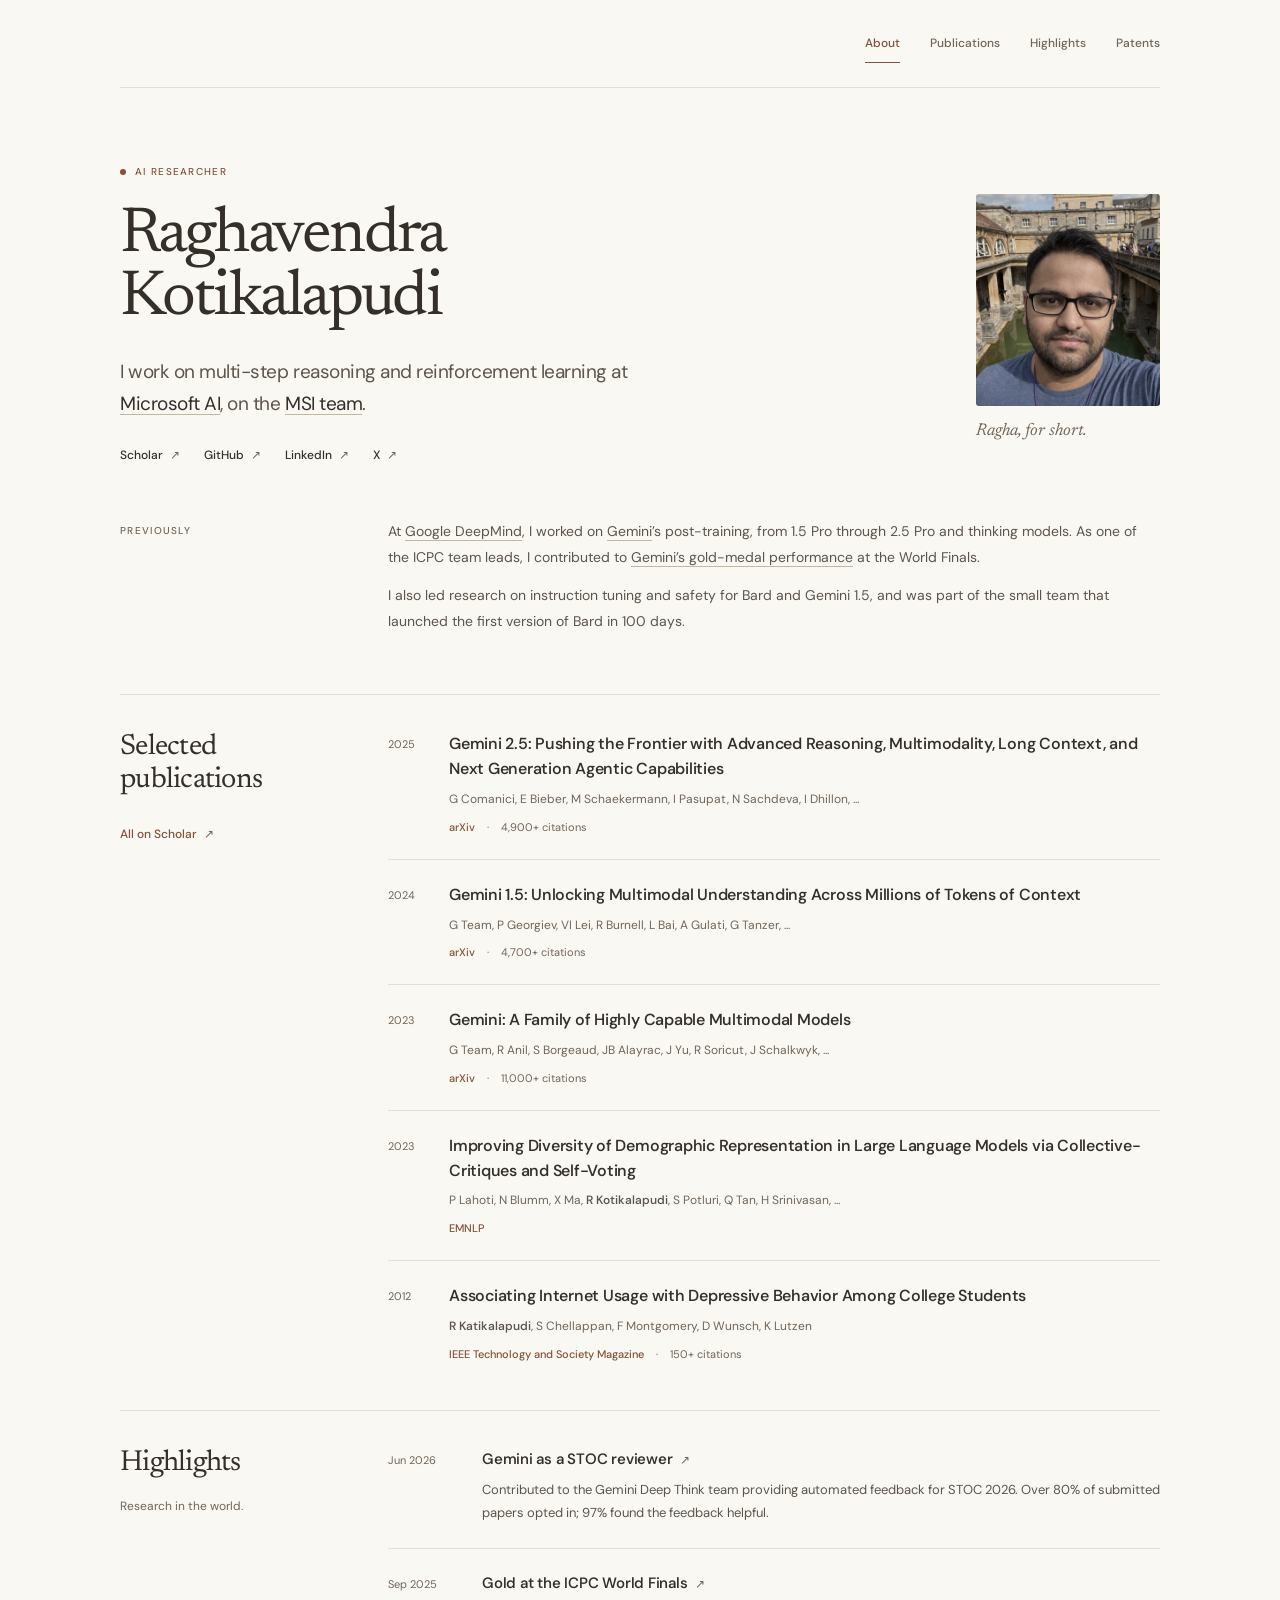
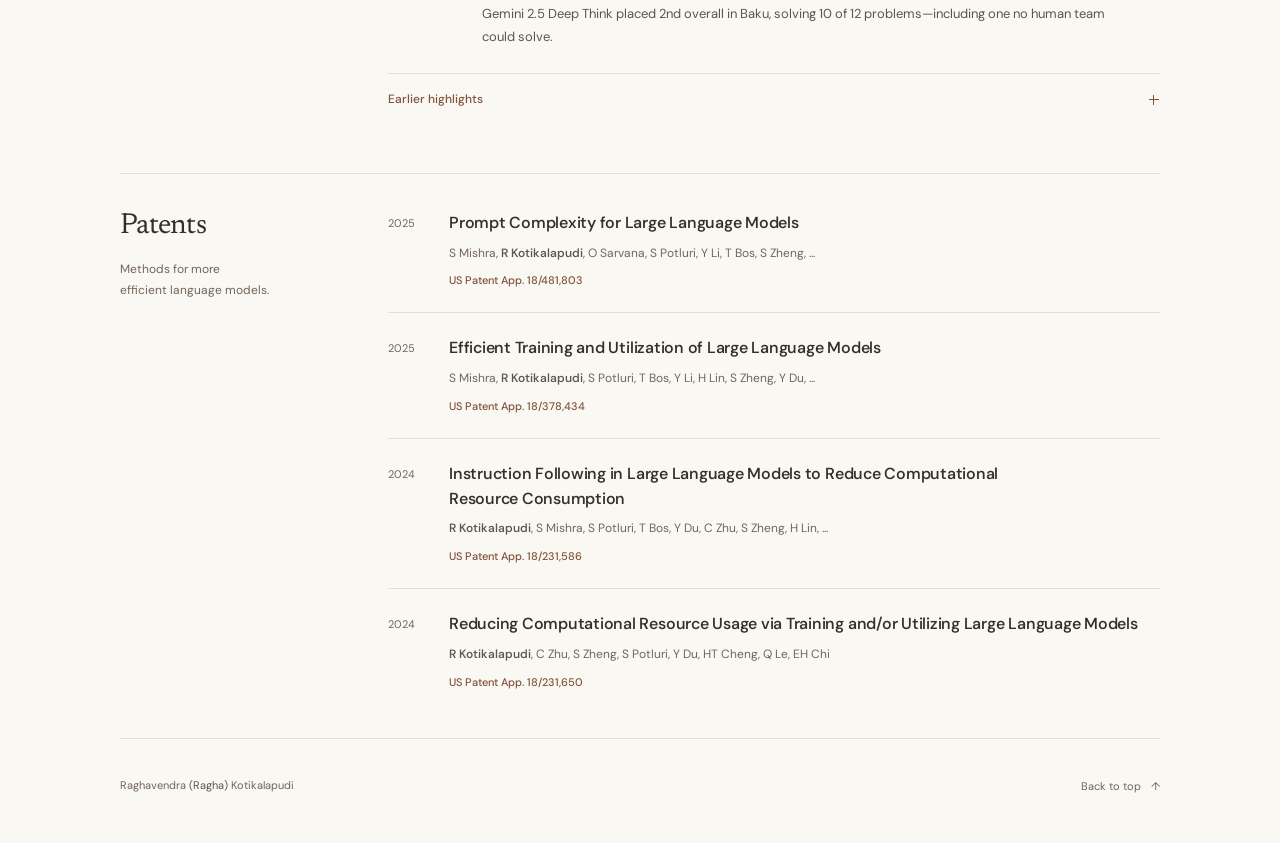
==== commit 0c1de6e5: "Remove decorative section numbering" ====
--- a/index.html
+++ b/index.html
@@ -37,9 +37,9 @@
     <!-- Serve and preload the main typefaces locally to keep first paint steady. -->
     <link rel="preload" href="fonts/newsreader-latin.woff2" as="font" type="font/woff2" crossorigin>
     <link rel="preload" href="fonts/dm-sans-latin.woff2" as="font" type="font/woff2" crossorigin>
-    <link rel="stylesheet" href="styles.css">
-
-    <script src="script.js" defer></script>
+    <link rel="stylesheet" href="styles.css?v=fd9dae41400c-2">
+
+    <script src="script.js?v=7d666a513b32-2" defer></script>
 
     <!-- Structured Data -->
     <script type="application/ld+json">
@@ -109,7 +109,6 @@
 
         <section class="section" id="publications" aria-labelledby="publications-heading">
             <div class="section-heading">
-                <span class="section-number" aria-hidden="true">01 /</span>
                 <h2 id="publications-heading">Selected <br>publications</h2>
                 <a class="aside-link" href="https://scholar.google.com/citations?user=g2UodAsAAAAJ&amp;hl=en">All on Scholar <span aria-hidden="true">↗</span></a>
             </div>
@@ -175,7 +174,6 @@
 
         <section class="section" id="highlights" aria-labelledby="highlights-heading">
             <div class="section-heading">
-                <span class="section-number" aria-hidden="true">02 /</span>
                 <h2 id="highlights-heading">Highlights</h2>
                 <p class="section-note">Research in the world.</p>
             </div>
@@ -220,7 +218,6 @@
 
         <section class="section" id="patents" aria-labelledby="patents-heading">
             <div class="section-heading">
-                <span class="section-number" aria-hidden="true">03 /</span>
                 <h2 id="patents-heading">Patents</h2>
                 <p class="section-note">Methods for more<br>efficient language models.</p>
             </div>
--- a/styles.css
+++ b/styles.css
@@ -187,7 +187,7 @@
     gap: 90px;
 }
 
-.eyebrow, .margin-label, .section-number {
+.eyebrow, .margin-label {
     font-size: 10px;
     font-weight: 500;
     letter-spacing: 0.13em;
@@ -305,13 +305,6 @@
 .section {
     border-top: 1px solid var(--rule);
     padding: 37px 0 47px;
-}
-
-.section-number {
-    display: block;
-    margin-bottom: 14px;
-    color: var(--muted);
-    font-variant-numeric: tabular-nums;
 }
 
 h2 {
@@ -726,12 +719,6 @@
         column-gap: 16px;
     }
 
-    .section-number {
-        grid-column: 1 / -1;
-        margin-bottom: 9px;
-        font-size: 9px;
-    }
-
     h2 {
         font-size: 28px;
     }
